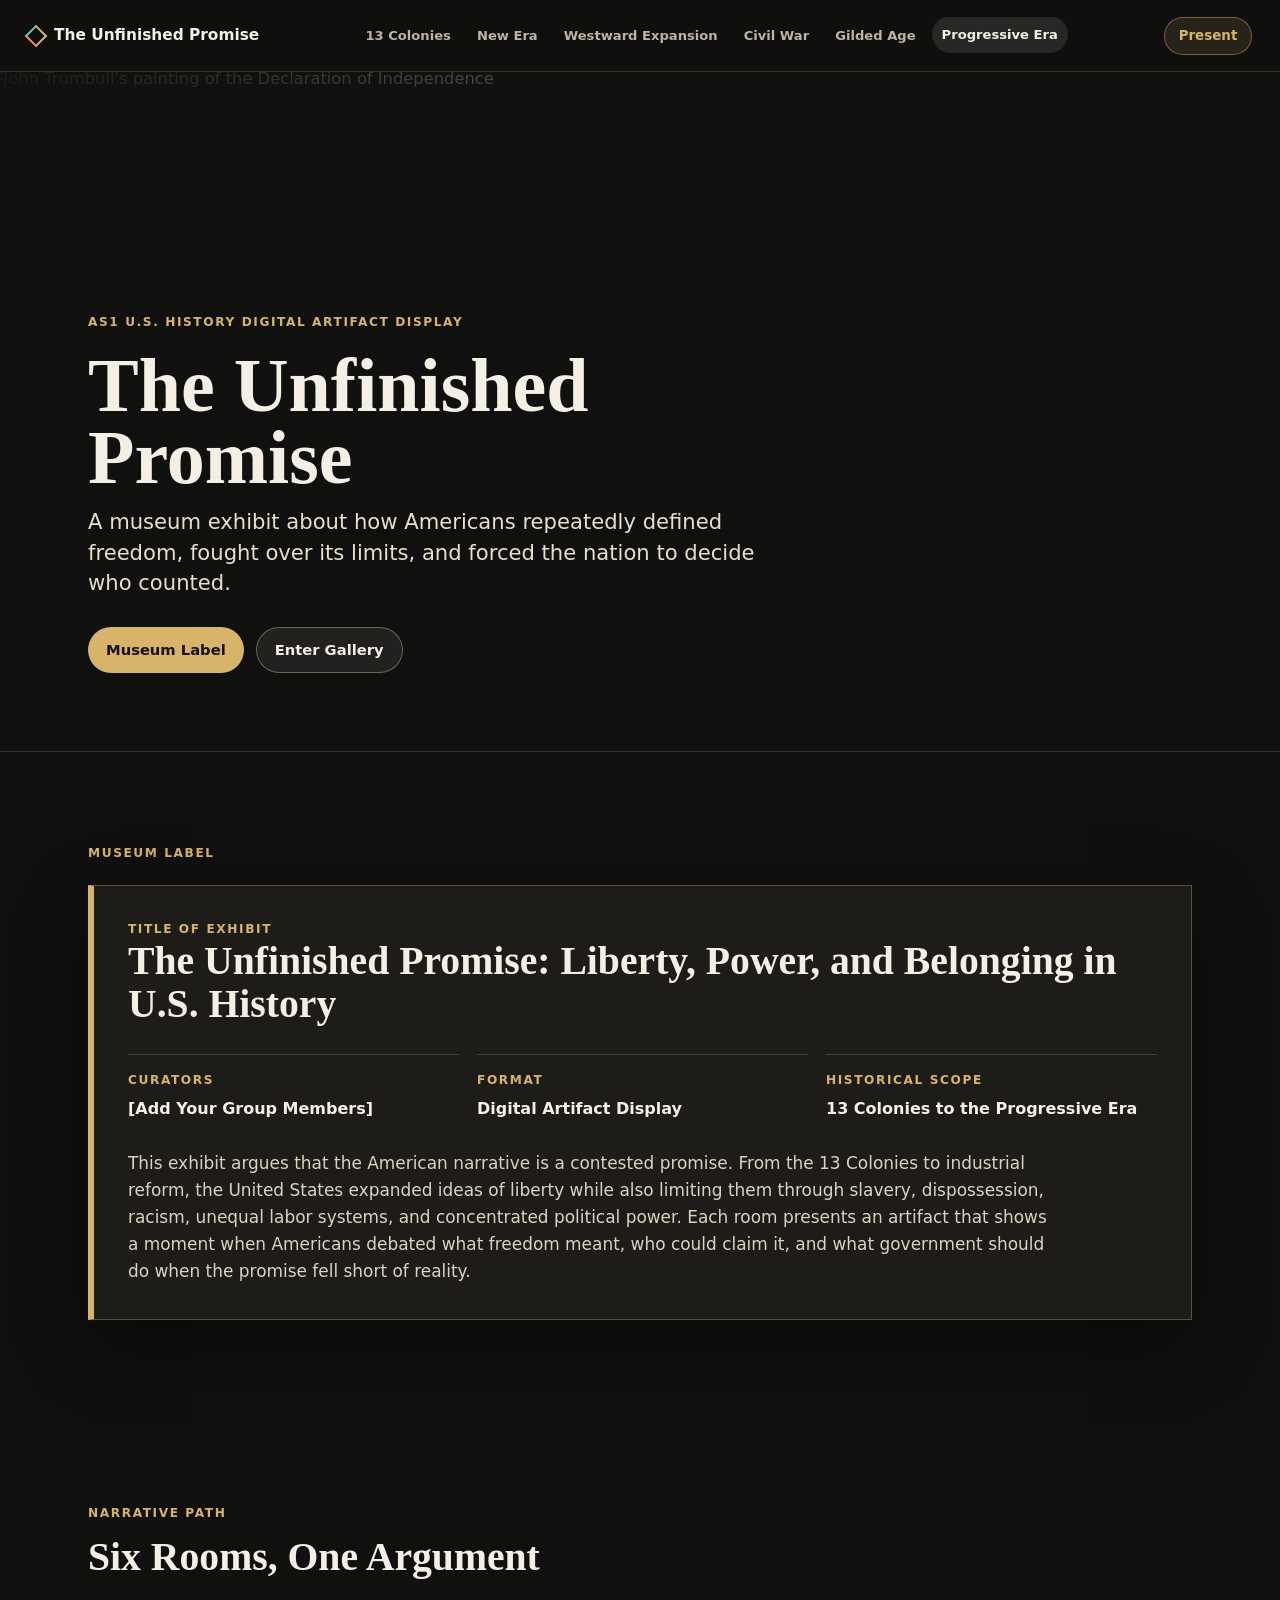
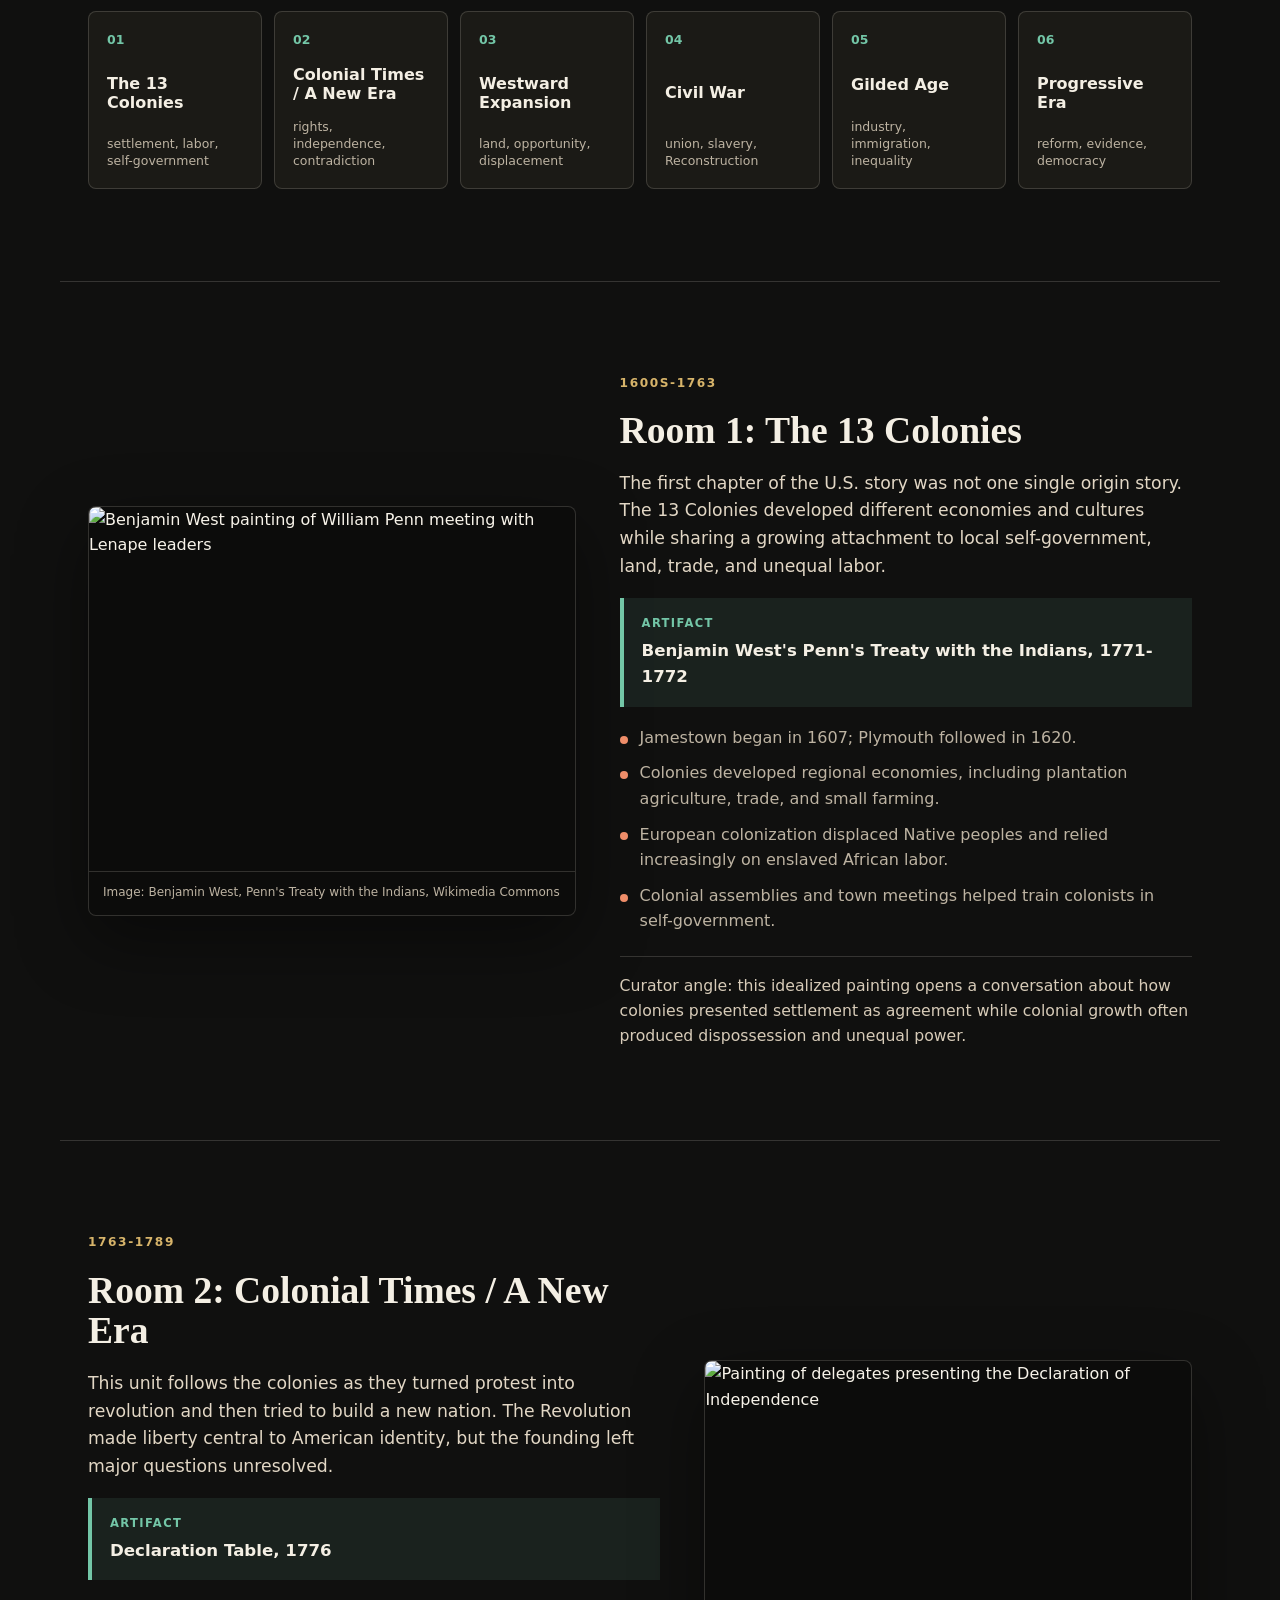
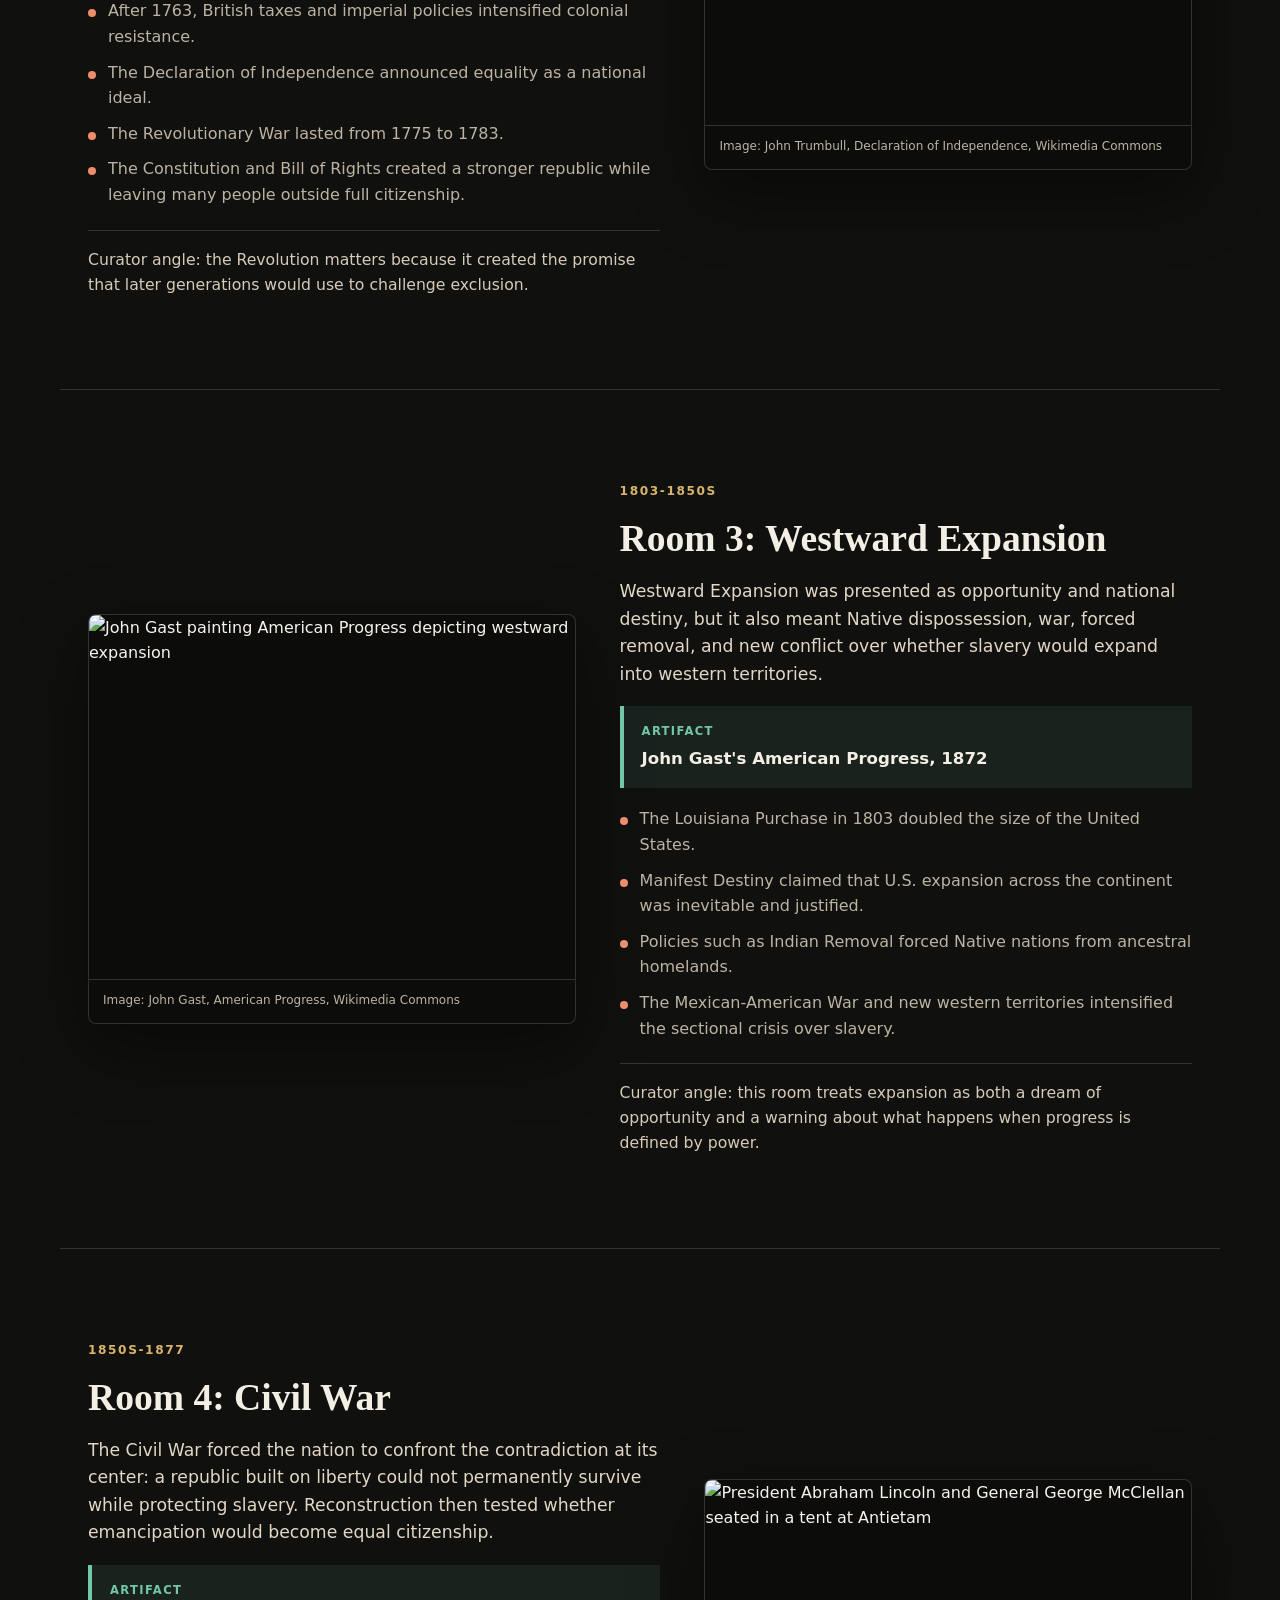
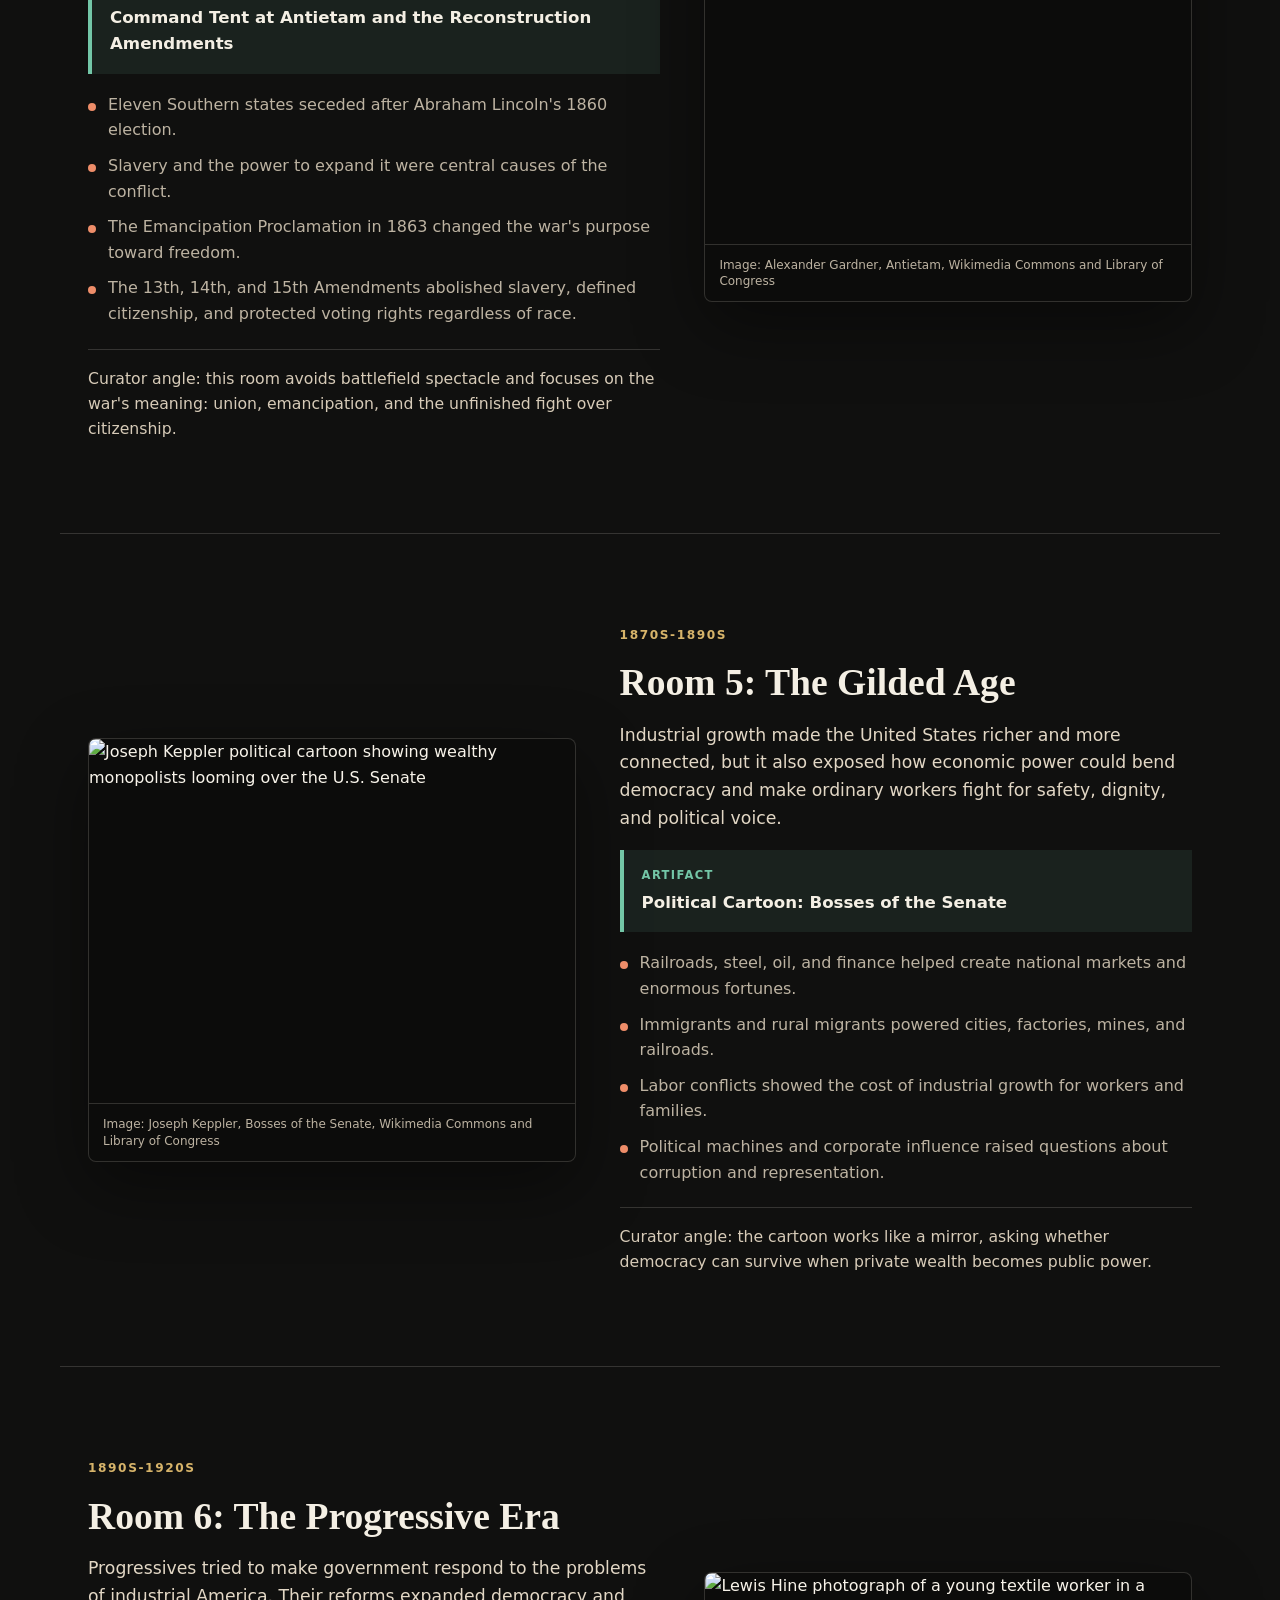
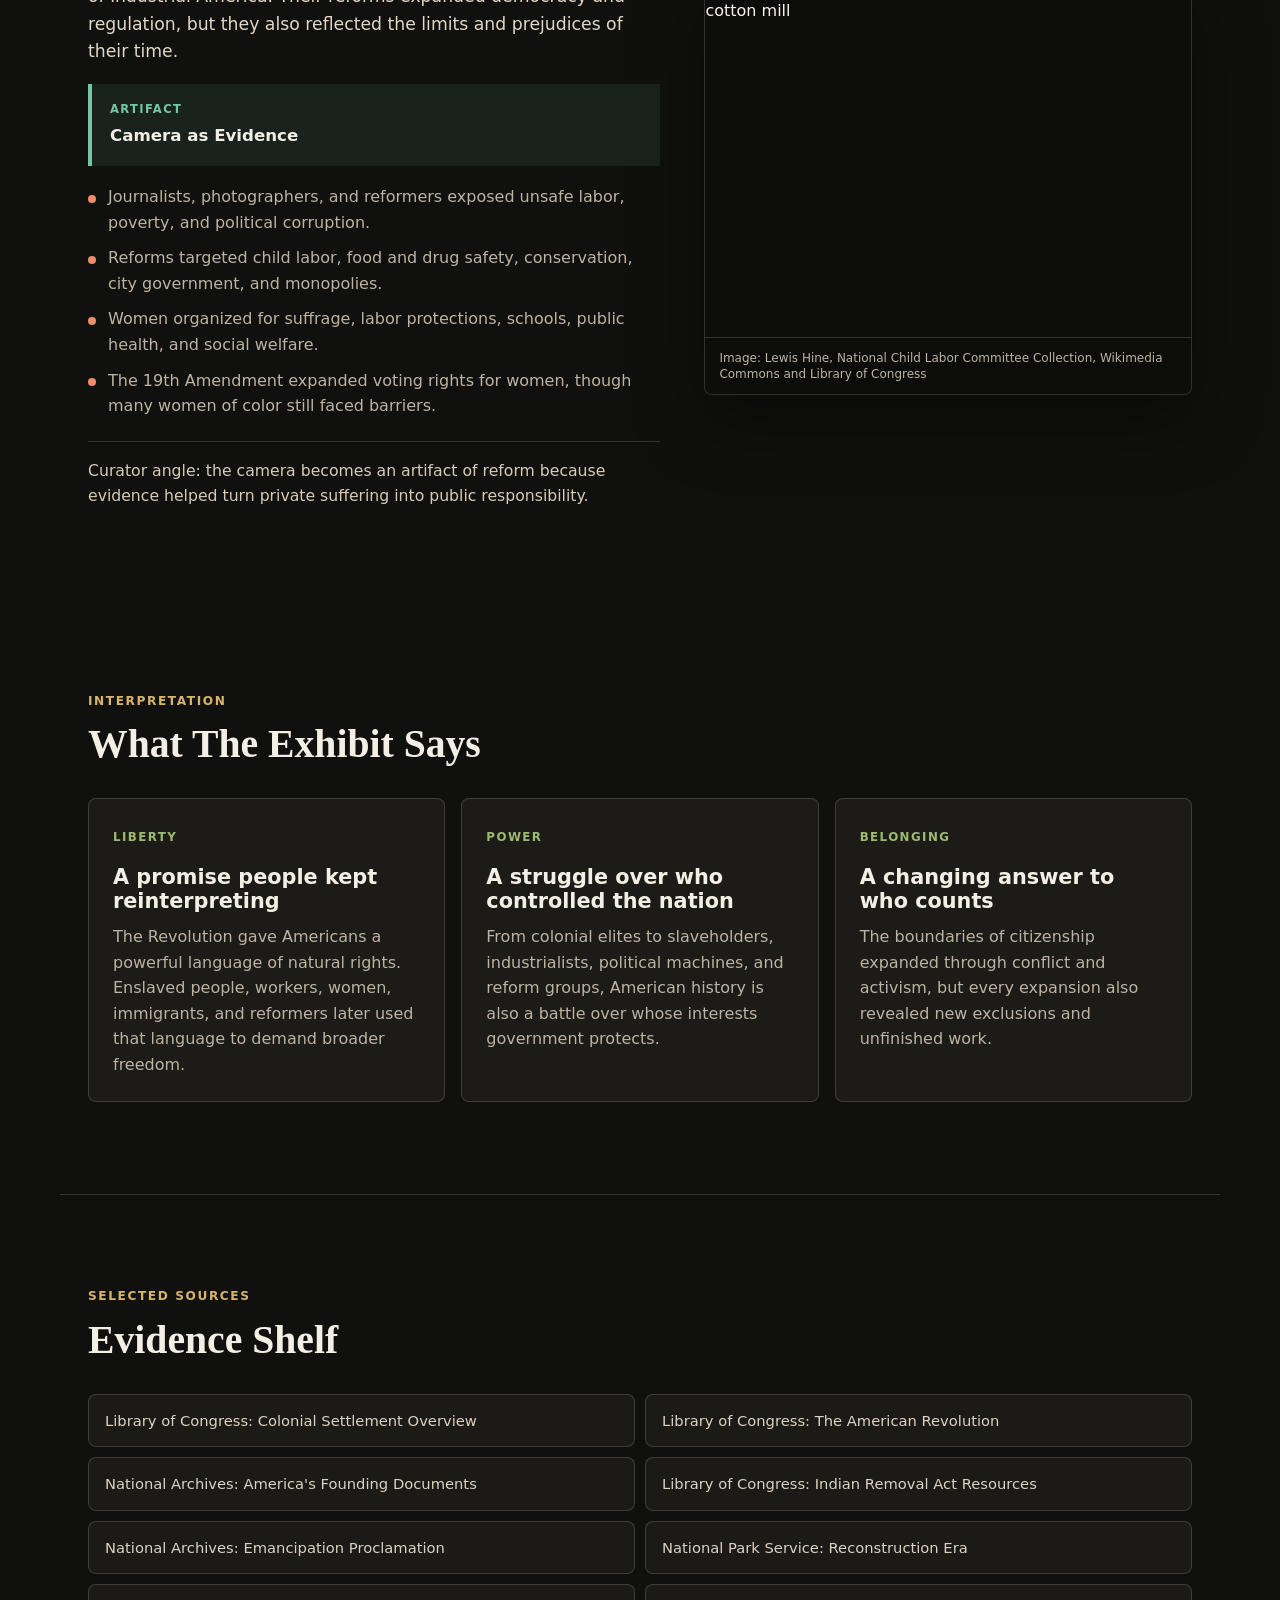
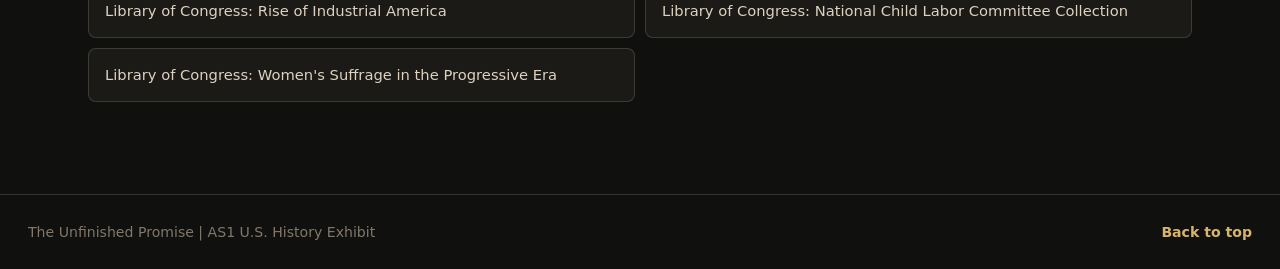
==== index.html @ 622a3a9b "Publish history exhibit site" ====
<!doctype html>
<html lang="en">
  <head>
    <meta charset="utf-8" />
    <meta name="viewport" content="width=device-width, initial-scale=1" />
    <title>The Unfinished Promise | AS1 U.S. History Exhibit</title>
    <meta
      name="description"
      content="A dark themed digital museum exhibit tracing the American narrative from the Thirteen Colonies through the Progressive Era."
    />
    <link rel="preconnect" href="https://commons.wikimedia.org" />
    <link rel="preconnect" href="https://upload.wikimedia.org" />
    <link rel="stylesheet" href="styles.css" />
  </head>
  <body>
    <div class="progress-bar" aria-hidden="true"><span></span></div>

    <header class="site-header">
      <a class="brand" href="#top" aria-label="The Unfinished Promise home">
        <span class="brand-mark" aria-hidden="true"></span>
        <span>The Unfinished Promise</span>
      </a>
      <nav class="room-nav" aria-label="Exhibit rooms">
        <a href="#colonies">13 Colonies</a>
        <a href="#new-era">New Era</a>
        <a href="#westward-expansion">Westward Expansion</a>
        <a href="#civil-war">Civil War</a>
        <a href="#gilded-age">Gilded Age</a>
        <a href="#progressive-era">Progressive Era</a>
      </nav>
      <button class="present-toggle" type="button" aria-pressed="false">
        Present
      </button>
    </header>

    <main id="top">
      <section class="hero" aria-labelledby="hero-title">
        <img
          class="hero-image"
          src="https://commons.wikimedia.org/wiki/Special:FilePath/Declaration%20of%20Independence%20%281819%29%2C%20by%20John%20Trumbull%20%28cropped%29.jpg?width=1800"
          alt="John Trumbull's painting of the Declaration of Independence"
          loading="eager"
        />
        <div class="hero-scrim" aria-hidden="true"></div>
        <div class="hero-content reveal">
          <p class="eyebrow">AS1 U.S. History Digital Artifact Display</p>
          <h1 id="hero-title">The Unfinished Promise</h1>
          <p class="hero-lede">
            A museum exhibit about how Americans repeatedly defined freedom,
            fought over its limits, and forced the nation to decide who counted.
          </p>
          <div class="hero-actions" aria-label="Primary exhibit sections">
            <a class="button primary" href="#museum-label">Museum Label</a>
            <a class="button secondary" href="#colonies">Enter Gallery</a>
          </div>
        </div>
      </section>

      <section class="label-section" id="museum-label" aria-labelledby="label-title">
        <div class="section-kicker">Museum Label</div>
        <div class="museum-label reveal">
          <div>
            <p class="label-meta">Title of Exhibit</p>
            <h2 id="label-title">The Unfinished Promise: Liberty, Power, and Belonging in U.S. History</h2>
          </div>
          <div class="label-grid">
            <div>
              <p class="label-meta">Curators</p>
              <p class="label-value">[Add Your Group Members]</p>
            </div>
            <div>
              <p class="label-meta">Format</p>
              <p class="label-value">Digital Artifact Display</p>
            </div>
            <div>
              <p class="label-meta">Historical Scope</p>
              <p class="label-value">13 Colonies to the Progressive Era</p>
            </div>
          </div>
          <p class="label-copy">
            This exhibit argues that the American narrative is a contested promise.
            From the 13 Colonies to industrial reform, the United States expanded
            ideas of liberty while also limiting them through slavery, dispossession,
            racism, unequal labor systems, and concentrated political power. Each room
            presents an artifact that shows a moment when Americans debated what freedom
            meant, who could claim it, and what government should do when the promise
            fell short of reality.
          </p>
        </div>
      </section>

      <section class="overview-section" aria-labelledby="path-title">
        <div class="section-kicker">Narrative Path</div>
        <h2 id="path-title" class="section-title reveal">Six Rooms, One Argument</h2>
        <div class="path-grid">
          <a class="path-item reveal" href="#colonies">
            <span>01</span>
            <strong>The 13 Colonies</strong>
            <small>settlement, labor, self-government</small>
          </a>
          <a class="path-item reveal" href="#new-era">
            <span>02</span>
            <strong>Colonial Times / A New Era</strong>
            <small>rights, independence, contradiction</small>
          </a>
          <a class="path-item reveal" href="#westward-expansion">
            <span>03</span>
            <strong>Westward Expansion</strong>
            <small>land, opportunity, displacement</small>
          </a>
          <a class="path-item reveal" href="#civil-war">
            <span>04</span>
            <strong>Civil War</strong>
            <small>union, slavery, Reconstruction</small>
          </a>
          <a class="path-item reveal" href="#gilded-age">
            <span>05</span>
            <strong>Gilded Age</strong>
            <small>industry, immigration, inequality</small>
          </a>
          <a class="path-item reveal" href="#progressive-era">
            <span>06</span>
            <strong>Progressive Era</strong>
            <small>reform, evidence, democracy</small>
          </a>
        </div>
      </section>

      <section
        class="gallery-room"
        id="colonies"
        data-room="13 Colonies"
        aria-labelledby="colonies-title"
      >
        <div class="room-media reveal">
          <img
            src="https://upload.wikimedia.org/wikipedia/commons/1/15/Treaty_of_Penn_with_Indians_by_Benjamin_West.jpg"
            alt="Benjamin West painting of William Penn meeting with Lenape leaders"
            loading="lazy"
          />
          <a href="https://commons.wikimedia.org/wiki/File:Treaty_of_Penn_with_Indians_by_Benjamin_West.jpg" target="_blank" rel="noreferrer">
            Image: Benjamin West, Penn's Treaty with the Indians, Wikimedia Commons
          </a>
        </div>
        <article class="room-copy reveal">
          <p class="era-tag">1600s-1763</p>
          <h2 id="colonies-title">Room 1: The 13 Colonies</h2>
          <p class="room-thesis">
            The first chapter of the U.S. story was not one single origin story. The
            13 Colonies developed different economies and cultures while sharing a
            growing attachment to local self-government, land, trade, and unequal labor.
          </p>
          <div class="artifact-line">
            <span>Artifact</span>
            <strong>Benjamin West's Penn's Treaty with the Indians, 1771-1772</strong>
          </div>
          <ul class="evidence-list">
            <li>Jamestown began in 1607; Plymouth followed in 1620.</li>
            <li>Colonies developed regional economies, including plantation agriculture, trade, and small farming.</li>
            <li>European colonization displaced Native peoples and relied increasingly on enslaved African labor.</li>
            <li>Colonial assemblies and town meetings helped train colonists in self-government.</li>
          </ul>
          <p class="curator-note">
            Curator angle: this idealized painting opens a conversation about how
            colonies presented settlement as agreement while colonial growth often
            produced dispossession and unequal power.
          </p>
        </article>
      </section>

      <section
        class="gallery-room reverse"
        id="new-era"
        data-room="New Era"
        aria-labelledby="new-era-title"
      >
        <div class="room-media reveal">
          <img
            src="https://commons.wikimedia.org/wiki/Special:FilePath/Declaration%20of%20Independence%20%281819%29%2C%20by%20John%20Trumbull%20%28cropped%29.jpg?width=1200"
            alt="Painting of delegates presenting the Declaration of Independence"
            loading="lazy"
          />
          <a href="https://commons.wikimedia.org/wiki/File:Declaration_of_Independence_(1819),_by_John_Trumbull_(cropped).jpg" target="_blank" rel="noreferrer">
            Image: John Trumbull, Declaration of Independence, Wikimedia Commons
          </a>
        </div>
        <article class="room-copy reveal">
          <p class="era-tag">1763-1789</p>
          <h2 id="new-era-title">Room 2: Colonial Times / A New Era</h2>
          <p class="room-thesis">
            This unit follows the colonies as they turned protest into revolution and
            then tried to build a new nation. The Revolution made liberty central to
            American identity, but the founding left major questions unresolved.
          </p>
          <div class="artifact-line">
            <span>Artifact</span>
            <strong>Declaration Table, 1776</strong>
          </div>
          <ul class="evidence-list">
            <li>After 1763, British taxes and imperial policies intensified colonial resistance.</li>
            <li>The Declaration of Independence announced equality as a national ideal.</li>
            <li>The Revolutionary War lasted from 1775 to 1783.</li>
            <li>The Constitution and Bill of Rights created a stronger republic while leaving many people outside full citizenship.</li>
          </ul>
          <p class="curator-note">
            Curator angle: the Revolution matters because it created the promise that
            later generations would use to challenge exclusion.
          </p>
        </article>
      </section>

      <section
        class="gallery-room"
        id="westward-expansion"
        data-room="Westward Expansion"
        aria-labelledby="westward-expansion-title"
      >
        <div class="room-media reveal">
          <img
            src="https://commons.wikimedia.org/wiki/Special:FilePath/American%20Progress%20%28John%20Gast%20painting%29.jpg?width=1200"
            alt="John Gast painting American Progress depicting westward expansion"
            loading="lazy"
          />
          <a href="https://commons.wikimedia.org/wiki/File:American_Progress_(John_Gast_painting).jpg" target="_blank" rel="noreferrer">
            Image: John Gast, American Progress, Wikimedia Commons
          </a>
        </div>
        <article class="room-copy reveal">
          <p class="era-tag">1803-1850s</p>
          <h2 id="westward-expansion-title">Room 3: Westward Expansion</h2>
          <p class="room-thesis">
            Westward Expansion was presented as opportunity and national destiny, but
            it also meant Native dispossession, war, forced removal, and new conflict
            over whether slavery would expand into western territories.
          </p>
          <div class="artifact-line">
            <span>Artifact</span>
            <strong>John Gast's American Progress, 1872</strong>
          </div>
          <ul class="evidence-list">
            <li>The Louisiana Purchase in 1803 doubled the size of the United States.</li>
            <li>Manifest Destiny claimed that U.S. expansion across the continent was inevitable and justified.</li>
            <li>Policies such as Indian Removal forced Native nations from ancestral homelands.</li>
            <li>The Mexican-American War and new western territories intensified the sectional crisis over slavery.</li>
          </ul>
          <p class="curator-note">
            Curator angle: this room treats expansion as both a dream of opportunity
            and a warning about what happens when progress is defined by power.
          </p>
        </article>
      </section>

      <section
        class="gallery-room reverse"
        id="civil-war"
        data-room="Civil War"
        aria-labelledby="civil-war-title"
      >
        <div class="room-media reveal">
          <img
            src="https://commons.wikimedia.org/wiki/Special:FilePath/The%20President%20and%20General%20McClellan%20on%20the%20Battle-field%20of%20Antietam%20LCCN2010645740.jpg?width=1200"
            alt="President Abraham Lincoln and General George McClellan seated in a tent at Antietam"
            loading="lazy"
          />
          <a href="https://commons.wikimedia.org/wiki/File:The_President_and_General_McClellan_on_the_Battle-field_of_Antietam_LCCN2010645740.jpg" target="_blank" rel="noreferrer">
            Image: Alexander Gardner, Antietam, Wikimedia Commons and Library of Congress
          </a>
        </div>
        <article class="room-copy reveal">
          <p class="era-tag">1850s-1877</p>
          <h2 id="civil-war-title">Room 4: Civil War</h2>
          <p class="room-thesis">
            The Civil War forced the nation to confront the contradiction at its
            center: a republic built on liberty could not permanently survive while
            protecting slavery. Reconstruction then tested whether emancipation would
            become equal citizenship.
          </p>
          <div class="artifact-line">
            <span>Artifact</span>
            <strong>Command Tent at Antietam and the Reconstruction Amendments</strong>
          </div>
          <ul class="evidence-list">
            <li>Eleven Southern states seceded after Abraham Lincoln's 1860 election.</li>
            <li>Slavery and the power to expand it were central causes of the conflict.</li>
            <li>The Emancipation Proclamation in 1863 changed the war's purpose toward freedom.</li>
            <li>The 13th, 14th, and 15th Amendments abolished slavery, defined citizenship, and protected voting rights regardless of race.</li>
          </ul>
          <p class="curator-note">
            Curator angle: this room avoids battlefield spectacle and focuses on the
            war's meaning: union, emancipation, and the unfinished fight over citizenship.
          </p>
        </article>
      </section>

      <section
        class="gallery-room"
        id="gilded-age"
        data-room="Gilded Age"
        aria-labelledby="gilded-age-title"
      >
        <div class="room-media reveal">
          <img
            src="https://commons.wikimedia.org/wiki/Special:FilePath/Bosses%20of%20the%20Senate.jpg?width=1200"
            alt="Joseph Keppler political cartoon showing wealthy monopolists looming over the U.S. Senate"
            loading="lazy"
          />
          <a href="https://commons.wikimedia.org/wiki/File:Bosses_of_the_Senate.jpg" target="_blank" rel="noreferrer">
            Image: Joseph Keppler, Bosses of the Senate, Wikimedia Commons and Library of Congress
          </a>
        </div>
        <article class="room-copy reveal">
          <p class="era-tag">1870s-1890s</p>
          <h2 id="gilded-age-title">Room 5: The Gilded Age</h2>
          <p class="room-thesis">
            Industrial growth made the United States richer and more connected, but it
            also exposed how economic power could bend democracy and make ordinary
            workers fight for safety, dignity, and political voice.
          </p>
          <div class="artifact-line">
            <span>Artifact</span>
            <strong>Political Cartoon: Bosses of the Senate</strong>
          </div>
          <ul class="evidence-list">
            <li>Railroads, steel, oil, and finance helped create national markets and enormous fortunes.</li>
            <li>Immigrants and rural migrants powered cities, factories, mines, and railroads.</li>
            <li>Labor conflicts showed the cost of industrial growth for workers and families.</li>
            <li>Political machines and corporate influence raised questions about corruption and representation.</li>
          </ul>
          <p class="curator-note">
            Curator angle: the cartoon works like a mirror, asking whether democracy
            can survive when private wealth becomes public power.
          </p>
        </article>
      </section>

      <section
        class="gallery-room reverse"
        id="progressive-era"
        data-room="Progressive Era"
        aria-labelledby="progressive-era-title"
      >
        <div class="room-media reveal">
          <img
            src="https://upload.wikimedia.org/wikipedia/commons/9/9a/Child_laborer.jpg"
            alt="Lewis Hine photograph of a young textile worker in a cotton mill"
            loading="lazy"
          />
          <a href="https://commons.wikimedia.org/wiki/File:Child_laborer.jpg" target="_blank" rel="noreferrer">
            Image: Lewis Hine, National Child Labor Committee Collection, Wikimedia Commons and Library of Congress
          </a>
        </div>
        <article class="room-copy reveal">
          <p class="era-tag">1890s-1920s</p>
          <h2 id="progressive-era-title">Room 6: The Progressive Era</h2>
          <p class="room-thesis">
            Progressives tried to make government respond to the problems of industrial
            America. Their reforms expanded democracy and regulation, but they also
            reflected the limits and prejudices of their time.
          </p>
          <div class="artifact-line">
            <span>Artifact</span>
            <strong>Camera as Evidence</strong>
          </div>
          <ul class="evidence-list">
            <li>Journalists, photographers, and reformers exposed unsafe labor, poverty, and political corruption.</li>
            <li>Reforms targeted child labor, food and drug safety, conservation, city government, and monopolies.</li>
            <li>Women organized for suffrage, labor protections, schools, public health, and social welfare.</li>
            <li>The 19th Amendment expanded voting rights for women, though many women of color still faced barriers.</li>
          </ul>
          <p class="curator-note">
            Curator angle: the camera becomes an artifact of reform because evidence
            helped turn private suffering into public responsibility.
          </p>
        </article>
      </section>

      <section class="theme-section" aria-labelledby="theme-title">
        <div class="section-kicker">Interpretation</div>
        <h2 id="theme-title" class="section-title reveal">What The Exhibit Says</h2>
        <div class="theme-grid">
          <article class="theme-card reveal">
            <span>Liberty</span>
            <h3>A promise people kept reinterpreting</h3>
            <p>
              The Revolution gave Americans a powerful language of natural rights.
              Enslaved people, workers, women, immigrants, and reformers later used
              that language to demand broader freedom.
            </p>
          </article>
          <article class="theme-card reveal">
            <span>Power</span>
            <h3>A struggle over who controlled the nation</h3>
            <p>
              From colonial elites to slaveholders, industrialists, political machines,
              and reform groups, American history is also a battle over whose interests
              government protects.
            </p>
          </article>
          <article class="theme-card reveal">
            <span>Belonging</span>
            <h3>A changing answer to who counts</h3>
            <p>
              The boundaries of citizenship expanded through conflict and activism, but
              every expansion also revealed new exclusions and unfinished work.
            </p>
          </article>
        </div>
      </section>

      <section class="sources-section" aria-labelledby="sources-title">
        <div class="section-kicker">Selected Sources</div>
        <h2 id="sources-title" class="section-title reveal">Evidence Shelf</h2>
        <div class="sources-list reveal">
          <a href="https://www.loc.gov/classroom-materials/united-states-history-primary-source-timeline/colonial-settlement-1600-1763/overview/" target="_blank" rel="noreferrer">Library of Congress: Colonial Settlement Overview</a>
          <a href="https://www.loc.gov/classroom-materials/united-states-history-primary-source-timeline/american-revolution-1763-1783/" target="_blank" rel="noreferrer">Library of Congress: The American Revolution</a>
          <a href="https://www.archives.gov/founding-docs" target="_blank" rel="noreferrer">National Archives: America's Founding Documents</a>
          <a href="https://www.loc.gov/rr/program/bib/ourdocs/Indian.html" target="_blank" rel="noreferrer">Library of Congress: Indian Removal Act Resources</a>
          <a href="https://www.archives.gov/exhibits/featured-documents/emancipation-proclamation" target="_blank" rel="noreferrer">National Archives: Emancipation Proclamation</a>
          <a href="https://www.nps.gov/subjects/reconstruction/about.htm" target="_blank" rel="noreferrer">National Park Service: Reconstruction Era</a>
          <a href="https://www.loc.gov/classroom-materials/united-states-history-primary-source-timeline/rise-of-industrial-america-1876-1900/" target="_blank" rel="noreferrer">Library of Congress: Rise of Industrial America</a>
          <a href="https://www.loc.gov/pictures/collection/nclc/" target="_blank" rel="noreferrer">Library of Congress: National Child Labor Committee Collection</a>
          <a href="https://www.loc.gov/classroom-materials/united-states-history-primary-source-timeline/progressive-era-to-new-era-1900-1929/womens-suffrage-in-progressive-era/" target="_blank" rel="noreferrer">Library of Congress: Women's Suffrage in the Progressive Era</a>
        </div>
      </section>
    </main>

    <footer class="site-footer">
      <p>The Unfinished Promise | AS1 U.S. History Exhibit</p>
      <a href="#top">Back to top</a>
    </footer>

    <script src="script.js"></script>
  </body>
</html>
---- styles.css ----
:root {
  color-scheme: dark;
  --bg: #10100f;
  --bg-soft: #171613;
  --panel: #201f1a;
  --panel-2: #29261f;
  --ink: #f4efe4;
  --muted: #bdb3a2;
  --quiet: #81786a;
  --line: rgba(244, 239, 228, 0.16);
  --gold: #d7b46a;
  --teal: #73c6a7;
  --coral: #ee8d69;
  --blue: #8aaee8;
  --green: #9dbb70;
  --shadow: rgba(0, 0, 0, 0.42);
  --max: 1160px;
  --header-height: 72px;
}

* {
  box-sizing: border-box;
}

html {
  scroll-behavior: smooth;
  scroll-padding-top: 92px;
}

body {
  margin: 0;
  background:
    linear-gradient(180deg, rgba(16, 16, 15, 0.9), rgba(16, 16, 15, 1)),
    radial-gradient(circle at top left, rgba(215, 180, 106, 0.11), transparent 34rem),
    var(--bg);
  color: var(--ink);
  font-family:
    Inter, ui-sans-serif, system-ui, -apple-system, BlinkMacSystemFont, "Segoe UI",
    sans-serif;
  line-height: 1.6;
}

a {
  color: inherit;
  text-decoration: none;
}

img {
  display: block;
  max-width: 100%;
}

button,
a {
  -webkit-tap-highlight-color: transparent;
}

.progress-bar {
  position: fixed;
  inset: 0 0 auto 0;
  z-index: 80;
  height: 3px;
  background: transparent;
}

.progress-bar span {
  display: block;
  width: 0%;
  height: 100%;
  background: linear-gradient(90deg, var(--gold), var(--teal), var(--coral));
  transition: width 120ms linear;
}

.site-header {
  position: sticky;
  top: 0;
  z-index: 70;
  min-height: var(--header-height);
  display: grid;
  grid-template-columns: auto minmax(0, 1fr) auto;
  gap: 18px;
  align-items: center;
  padding: 14px 28px;
  border-bottom: 1px solid var(--line);
  background: rgba(16, 16, 15, 0.84);
  backdrop-filter: blur(18px);
}

.brand {
  display: inline-flex;
  align-items: center;
  gap: 10px;
  color: var(--ink);
  font-size: 0.96rem;
  font-weight: 800;
  letter-spacing: 0;
  white-space: nowrap;
}

.brand-mark {
  width: 16px;
  height: 16px;
  border: 2px solid var(--gold);
  border-left-color: var(--teal);
  border-bottom-color: var(--coral);
  transform: rotate(45deg);
}

.room-nav {
  display: flex;
  justify-content: center;
  gap: 6px;
  overflow-x: auto;
  scrollbar-width: none;
}

.room-nav::-webkit-scrollbar {
  display: none;
}

.room-nav a {
  flex: 0 0 auto;
  padding: 8px 10px;
  border-radius: 999px;
  color: var(--muted);
  font-size: 0.82rem;
  font-weight: 700;
  transition:
    color 180ms ease,
    background-color 180ms ease,
    transform 180ms ease;
}

.room-nav a:hover,
.room-nav a.is-active {
  color: var(--ink);
  background: rgba(244, 239, 228, 0.1);
  transform: translateY(-1px);
}

.present-toggle {
  min-width: 88px;
  height: 38px;
  border: 1px solid rgba(215, 180, 106, 0.44);
  border-radius: 999px;
  background: rgba(215, 180, 106, 0.12);
  color: var(--gold);
  font: inherit;
  font-size: 0.84rem;
  font-weight: 800;
  cursor: pointer;
  transition:
    border-color 180ms ease,
    background-color 180ms ease,
    color 180ms ease;
}

.present-toggle:hover,
.present-toggle[aria-pressed="true"] {
  border-color: var(--gold);
  background: var(--gold);
  color: #17120a;
}

.hero {
  position: relative;
  min-height: 680px;
  display: flex;
  align-items: flex-end;
  overflow: hidden;
  border-bottom: 1px solid var(--line);
}

.hero-image {
  position: absolute;
  inset: 0;
  width: 100%;
  height: 100%;
  object-fit: cover;
  filter: saturate(0.76) contrast(1.06) brightness(0.72);
  transform: scale(1.02);
}

.hero-scrim {
  position: absolute;
  inset: 0;
  background:
    linear-gradient(90deg, rgba(16, 16, 15, 0.94), rgba(16, 16, 15, 0.5) 58%, rgba(16, 16, 15, 0.26)),
    linear-gradient(0deg, rgba(16, 16, 15, 0.92), rgba(16, 16, 15, 0.04) 56%);
}

.hero-content {
  position: relative;
  width: min(100%, var(--max));
  margin: 0 auto;
  padding: 120px 28px 78px;
}

.eyebrow,
.section-kicker,
.era-tag,
.label-meta {
  margin: 0;
  color: var(--gold);
  font-size: 0.76rem;
  font-weight: 900;
  letter-spacing: 0.13em;
  text-transform: uppercase;
}

.hero h1 {
  max-width: 780px;
  margin: 18px 0 14px;
  color: var(--ink);
  font-family: Georgia, "Times New Roman", serif;
  font-size: 4.75rem;
  line-height: 0.94;
  letter-spacing: 0;
}

.hero-lede {
  max-width: 700px;
  margin: 0;
  color: #e8decc;
  font-size: 1.32rem;
  line-height: 1.45;
}

.hero-actions {
  display: flex;
  flex-wrap: wrap;
  gap: 12px;
  margin-top: 28px;
}

.button {
  display: inline-flex;
  align-items: center;
  justify-content: center;
  min-height: 46px;
  padding: 0 18px;
  border-radius: 999px;
  font-size: 0.92rem;
  font-weight: 900;
  transition:
    transform 180ms ease,
    border-color 180ms ease,
    background-color 180ms ease;
}

.button:hover {
  transform: translateY(-2px);
}

.button.primary {
  background: var(--gold);
  color: #17120a;
}

.button.secondary {
  border: 1px solid rgba(244, 239, 228, 0.32);
  background: rgba(244, 239, 228, 0.08);
  color: var(--ink);
}

.label-section,
.overview-section,
.theme-section,
.sources-section {
  width: min(100%, var(--max));
  margin: 0 auto;
  padding: 92px 28px;
}

.museum-label {
  display: grid;
  gap: 28px;
  margin-top: 22px;
  padding: 34px;
  border: 1px solid rgba(215, 180, 106, 0.34);
  border-left: 6px solid var(--gold);
  background: rgba(32, 31, 26, 0.82);
  box-shadow: 0 24px 70px var(--shadow);
}

.museum-label h2,
.section-title,
.room-copy h2 {
  margin: 0;
  color: var(--ink);
  font-family: Georgia, "Times New Roman", serif;
  font-size: 2.48rem;
  line-height: 1.08;
  letter-spacing: 0;
}

.label-grid {
  display: grid;
  grid-template-columns: repeat(3, minmax(0, 1fr));
  gap: 18px;
}

.label-grid > div {
  padding-top: 16px;
  border-top: 1px solid var(--line);
}

.label-value {
  margin: 6px 0 0;
  color: var(--ink);
  font-weight: 800;
}

.label-copy {
  max-width: 920px;
  margin: 0;
  color: #ddd2c1;
  font-size: 1.06rem;
}

.section-title {
  margin-top: 12px;
}

.path-grid {
  display: grid;
  grid-template-columns: repeat(6, minmax(0, 1fr));
  gap: 12px;
  margin-top: 32px;
}

.path-item {
  min-height: 178px;
  display: flex;
  flex-direction: column;
  justify-content: space-between;
  gap: 14px;
  padding: 18px;
  border: 1px solid var(--line);
  border-radius: 8px;
  background: rgba(32, 31, 26, 0.72);
  transition:
    transform 180ms ease,
    border-color 180ms ease,
    background-color 180ms ease;
}

.path-item:hover {
  transform: translateY(-4px);
  border-color: rgba(215, 180, 106, 0.48);
  background: rgba(41, 38, 31, 0.9);
}

.path-item span {
  color: var(--teal);
  font-size: 0.78rem;
  font-weight: 900;
}

.path-item strong {
  color: var(--ink);
  font-size: 1rem;
  line-height: 1.2;
}

.path-item small {
  color: var(--muted);
  font-size: 0.78rem;
  line-height: 1.35;
}

.gallery-room {
  width: min(100%, var(--max));
  display: grid;
  grid-template-columns: minmax(300px, 0.92fr) minmax(0, 1.08fr);
  gap: 44px;
  align-items: center;
  margin: 0 auto;
  padding: 92px 28px;
  border-top: 1px solid var(--line);
}

.gallery-room.reverse {
  grid-template-columns: minmax(0, 1.08fr) minmax(300px, 0.92fr);
}

.gallery-room.reverse .room-media {
  order: 2;
}

.gallery-room.reverse .room-copy {
  order: 1;
}

.room-media {
  overflow: hidden;
  border: 1px solid var(--line);
  border-radius: 8px;
  background: #0c0c0b;
  box-shadow: 0 24px 70px var(--shadow);
}

.room-media img {
  width: 100%;
  aspect-ratio: 4 / 3;
  object-fit: cover;
  filter: saturate(0.86) contrast(1.04);
  transition:
    transform 520ms ease,
    filter 520ms ease;
}

.room-media:hover img {
  transform: scale(1.035);
  filter: saturate(1) contrast(1.08);
}

.room-media a {
  display: block;
  min-height: 44px;
  padding: 12px 14px;
  border-top: 1px solid var(--line);
  color: var(--muted);
  font-size: 0.75rem;
  line-height: 1.35;
  transition: color 180ms ease;
}

.room-media a:hover {
  color: var(--gold);
}

.room-copy {
  display: grid;
  gap: 18px;
}

.room-copy h2 {
  font-size: 2.35rem;
}

.room-thesis {
  margin: 0;
  color: #e2d7c5;
  font-size: 1.08rem;
}

.artifact-line {
  display: grid;
  gap: 5px;
  padding: 16px 18px;
  border-left: 4px solid var(--teal);
  background: rgba(115, 198, 167, 0.1);
}

.artifact-line span {
  color: var(--teal);
  font-size: 0.72rem;
  font-weight: 900;
  letter-spacing: 0.12em;
  text-transform: uppercase;
}

.artifact-line strong {
  color: var(--ink);
  font-size: 1.04rem;
}

.evidence-list {
  display: grid;
  gap: 10px;
  margin: 0;
  padding: 0;
  list-style: none;
}

.evidence-list li {
  position: relative;
  padding-left: 20px;
  color: var(--muted);
}

.evidence-list li::before {
  content: "";
  position: absolute;
  left: 0;
  top: 0.68em;
  width: 8px;
  height: 8px;
  border-radius: 50%;
  background: var(--coral);
}

.curator-note {
  margin: 4px 0 0;
  padding-top: 16px;
  border-top: 1px solid var(--line);
  color: #d7cbb8;
  font-size: 0.98rem;
}

.theme-grid {
  display: grid;
  grid-template-columns: repeat(3, minmax(0, 1fr));
  gap: 16px;
  margin-top: 32px;
}

.theme-card {
  min-height: 260px;
  padding: 24px;
  border: 1px solid var(--line);
  border-radius: 8px;
  background: rgba(32, 31, 26, 0.82);
}

.theme-card span {
  color: var(--green);
  font-size: 0.74rem;
  font-weight: 900;
  letter-spacing: 0.12em;
  text-transform: uppercase;
}

.theme-card h3 {
  margin: 16px 0 10px;
  color: var(--ink);
  font-size: 1.3rem;
  line-height: 1.18;
}

.theme-card p {
  margin: 0;
  color: var(--muted);
}

.sources-section {
  border-top: 1px solid var(--line);
}

.sources-list {
  display: grid;
  grid-template-columns: repeat(2, minmax(0, 1fr));
  gap: 10px;
  margin-top: 32px;
}

.sources-list a {
  min-height: 52px;
  display: flex;
  align-items: center;
  padding: 14px 16px;
  border: 1px solid var(--line);
  border-radius: 8px;
  background: rgba(32, 31, 26, 0.72);
  color: #ddd2c1;
  font-size: 0.92rem;
  transition:
    color 180ms ease,
    border-color 180ms ease,
    background-color 180ms ease;
}

.sources-list a:hover {
  color: var(--gold);
  border-color: rgba(215, 180, 106, 0.5);
  background: rgba(41, 38, 31, 0.9);
}

.site-footer {
  display: flex;
  justify-content: space-between;
  gap: 20px;
  padding: 26px 28px;
  border-top: 1px solid var(--line);
  color: var(--quiet);
  font-size: 0.88rem;
}

.site-footer p {
  margin: 0;
}

.site-footer a {
  color: var(--gold);
  font-weight: 800;
}

.reveal {
  opacity: 0;
  transform: translateY(18px);
  transition:
    opacity 520ms ease,
    transform 520ms ease;
}

.reveal.is-visible {
  opacity: 1;
  transform: translateY(0);
}

body.presentation-mode {
  --header-height: 64px;
}

body.presentation-mode .room-nav {
  display: none;
}

body.presentation-mode .site-header {
  grid-template-columns: 1fr auto;
}

body.presentation-mode .gallery-room {
  min-height: calc(100vh - var(--header-height));
}

body.presentation-mode .room-copy h2 {
  font-size: 2.75rem;
}

body.presentation-mode .room-thesis {
  font-size: 1.2rem;
}

@media (max-width: 1040px) {
  .site-header {
    grid-template-columns: 1fr auto;
  }

  .room-nav {
    grid-column: 1 / -1;
    justify-content: flex-start;
    order: 3;
  }

  .hero h1 {
    font-size: 3.7rem;
  }

  .path-grid {
    grid-template-columns: repeat(3, minmax(0, 1fr));
  }

  .gallery-room,
  .gallery-room.reverse {
    grid-template-columns: 1fr;
    gap: 30px;
  }

  .gallery-room.reverse .room-media,
  .gallery-room.reverse .room-copy {
    order: initial;
  }
}

@media (max-width: 720px) {
  :root {
    --header-height: 64px;
  }

  .site-header {
    padding: 12px 16px;
  }

  .brand {
    font-size: 0.88rem;
  }

  .present-toggle {
    min-width: 78px;
    height: 36px;
  }

  .hero {
    min-height: 620px;
  }

  .hero-content {
    padding: 96px 18px 58px;
  }

  .hero h1 {
    font-size: 3.05rem;
  }

  .hero-lede {
    font-size: 1.08rem;
  }

  .label-section,
  .overview-section,
  .theme-section,
  .sources-section,
  .gallery-room {
    padding: 70px 18px;
  }

  .museum-label {
    padding: 24px;
  }

  .museum-label h2,
  .section-title,
  .room-copy h2 {
    font-size: 2rem;
  }

  .label-grid,
  .theme-grid,
  .sources-list {
    grid-template-columns: 1fr;
  }

  .path-grid {
    grid-template-columns: repeat(2, minmax(0, 1fr));
  }

  .path-item {
    min-height: 154px;
  }

  .site-footer {
    flex-direction: column;
    padding: 24px 18px;
  }
}

@media (max-width: 440px) {
  .room-nav a {
    padding: 7px 9px;
    font-size: 0.76rem;
  }

  .hero h1 {
    font-size: 2.55rem;
  }

  .hero-actions {
    flex-direction: column;
  }

  .button {
    width: 100%;
  }

  .path-grid {
    grid-template-columns: 1fr;
  }
}

@media (prefers-reduced-motion: reduce) {
  html {
    scroll-behavior: auto;
  }

  *,
  *::before,
  *::after {
    transition-duration: 1ms !important;
    animation-duration: 1ms !important;
    animation-iteration-count: 1 !important;
  }

  .reveal {
    opacity: 1;
    transform: none;
  }
}
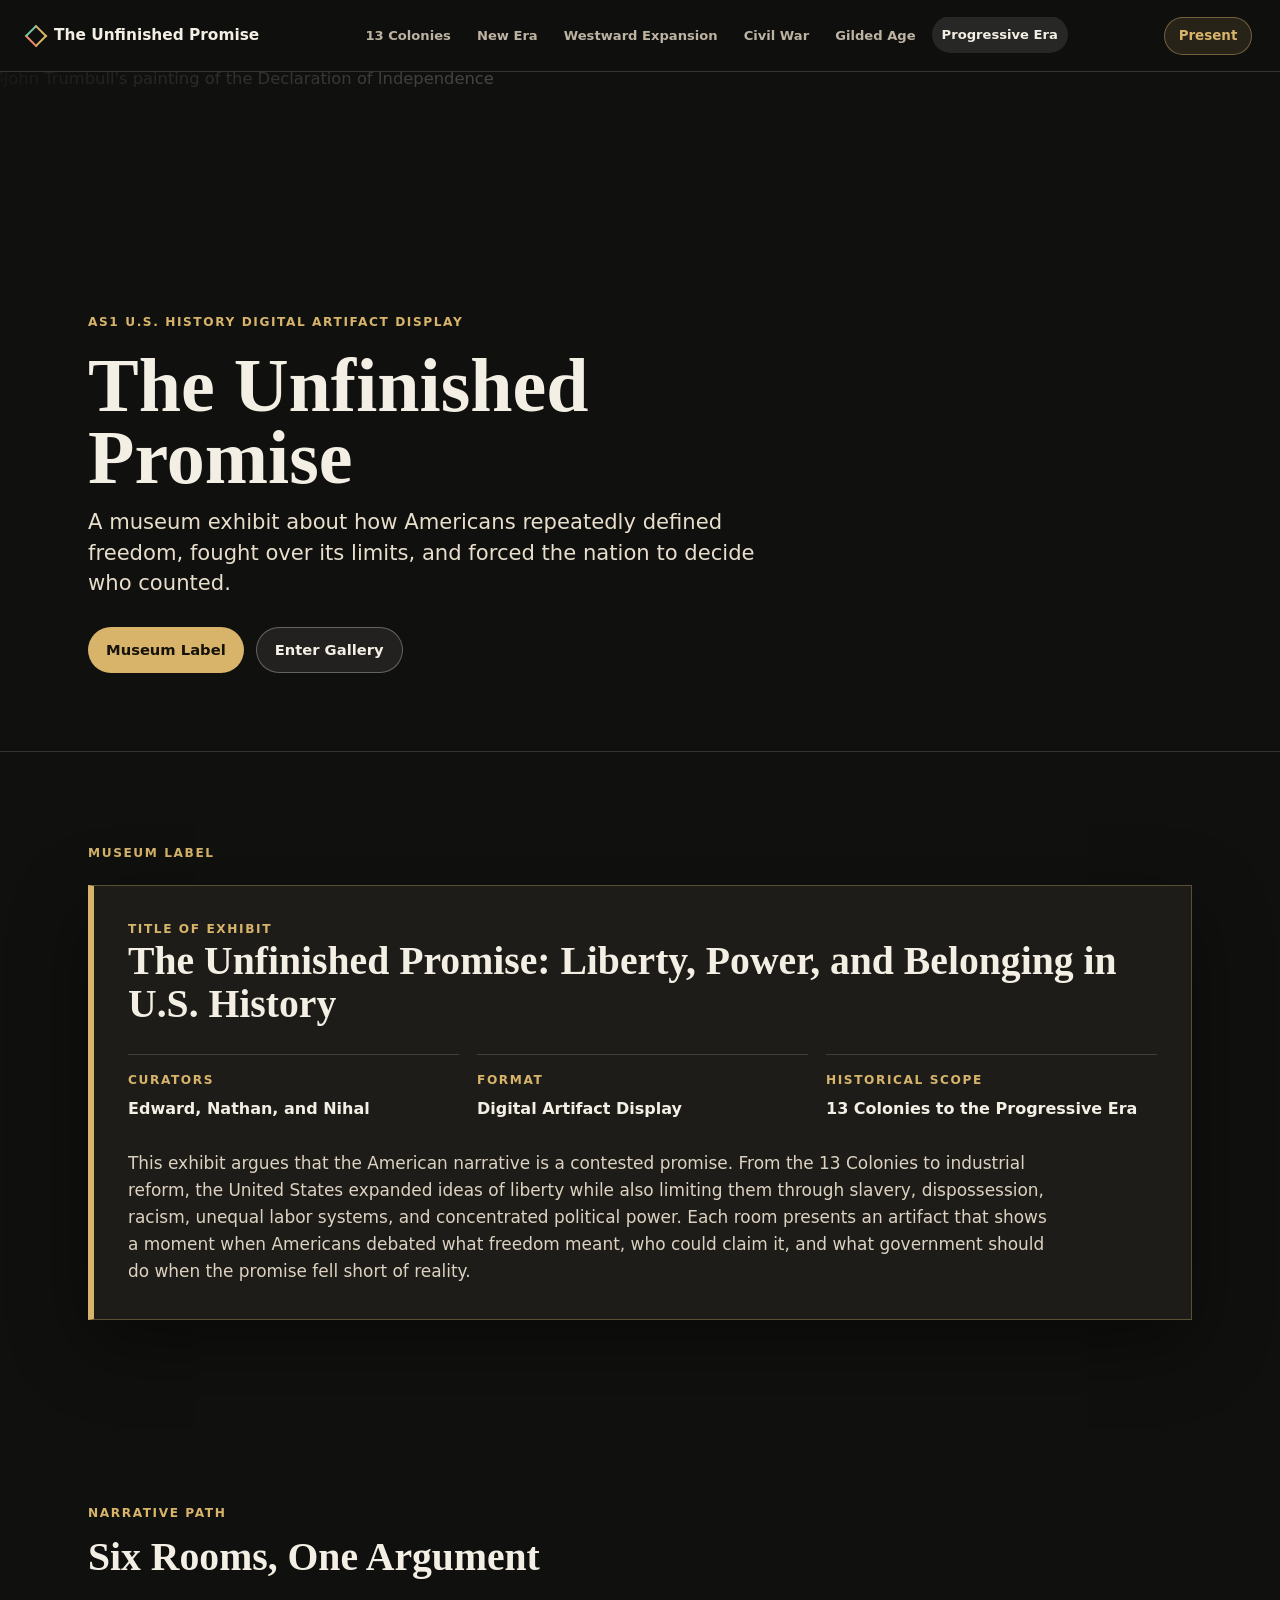
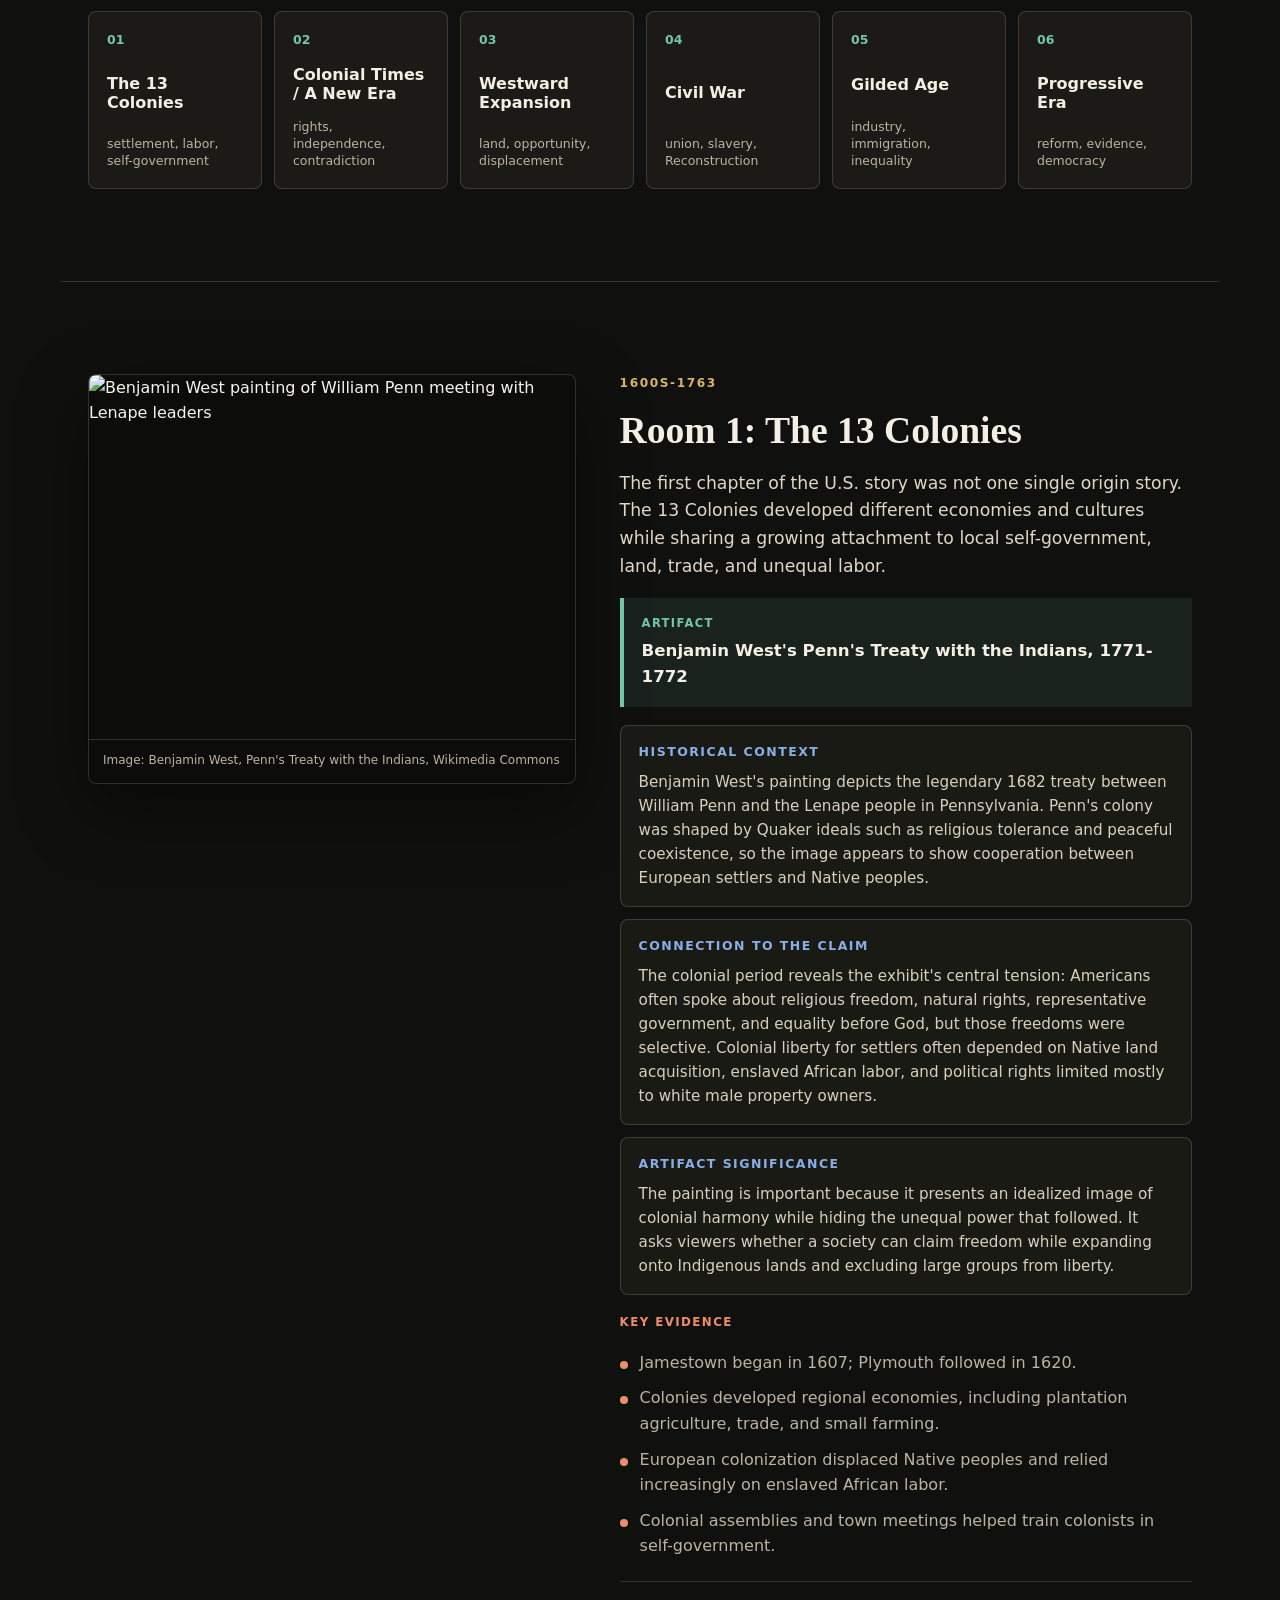
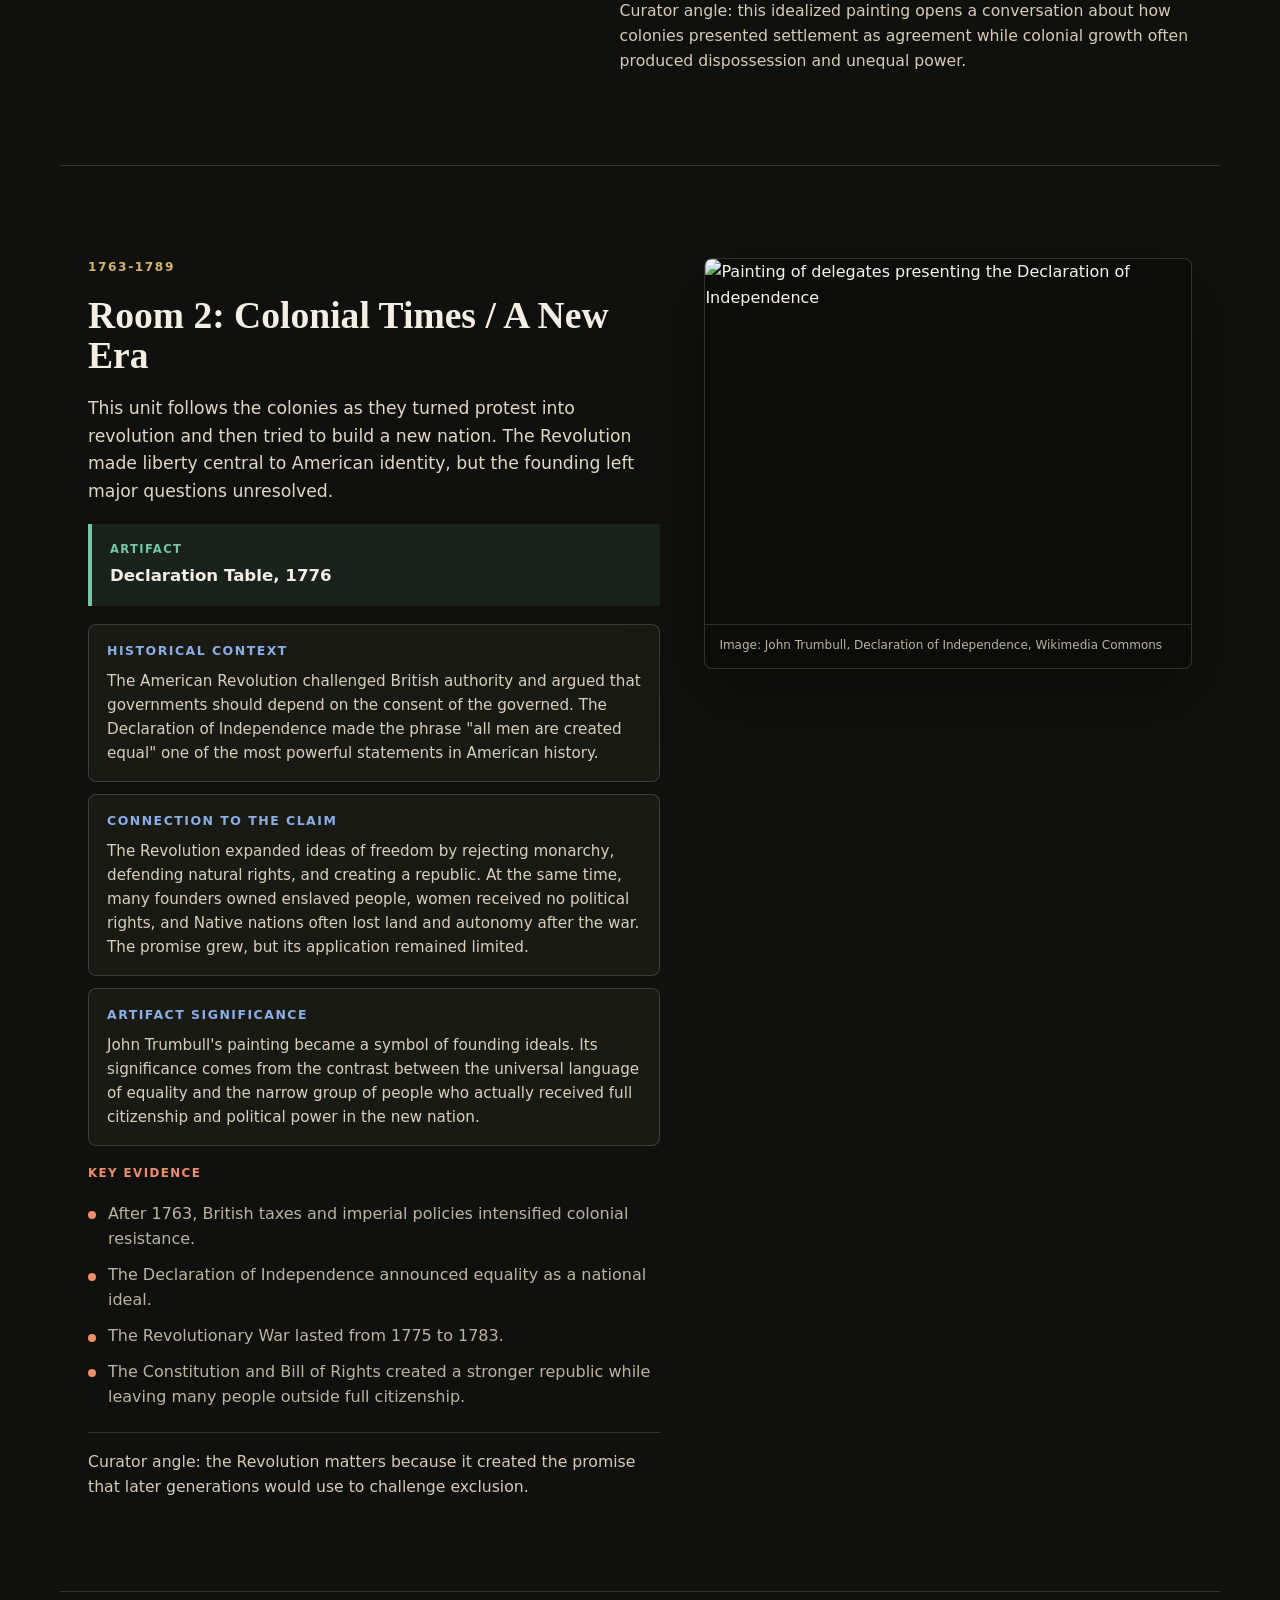
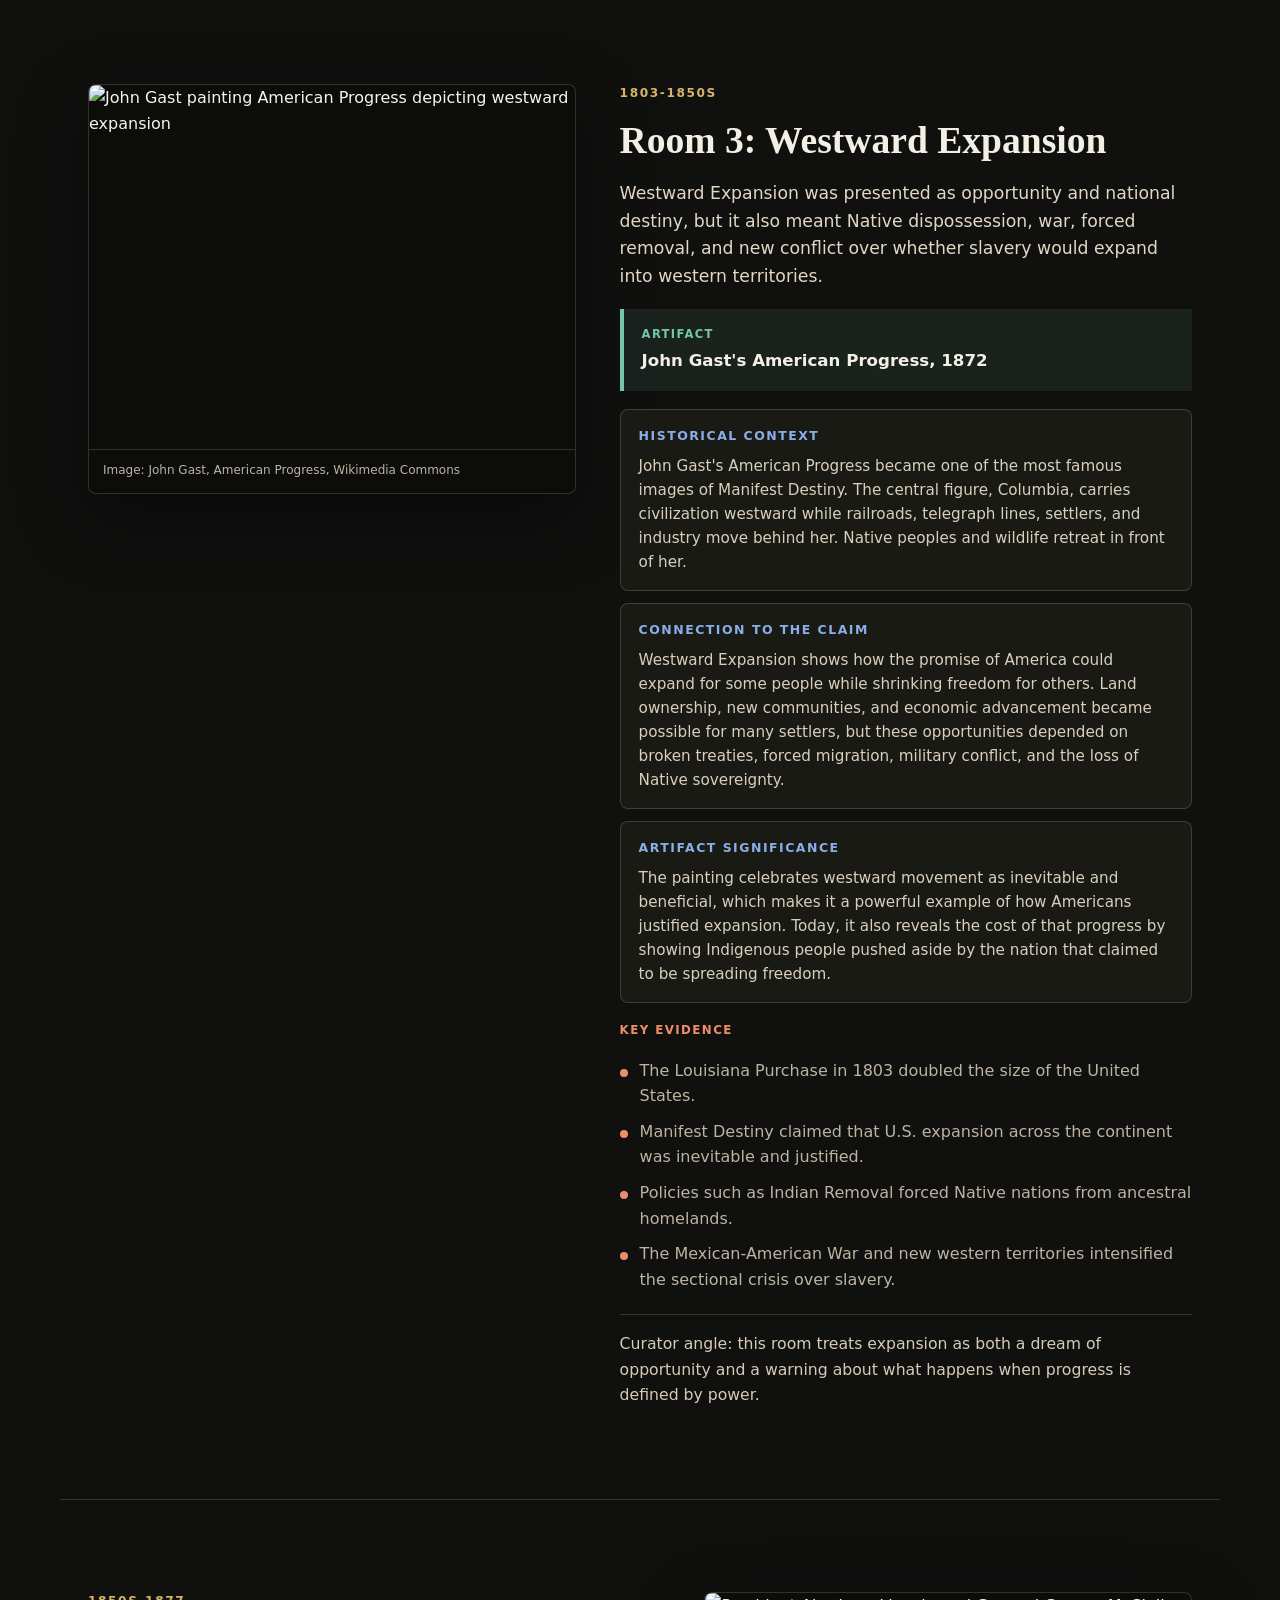
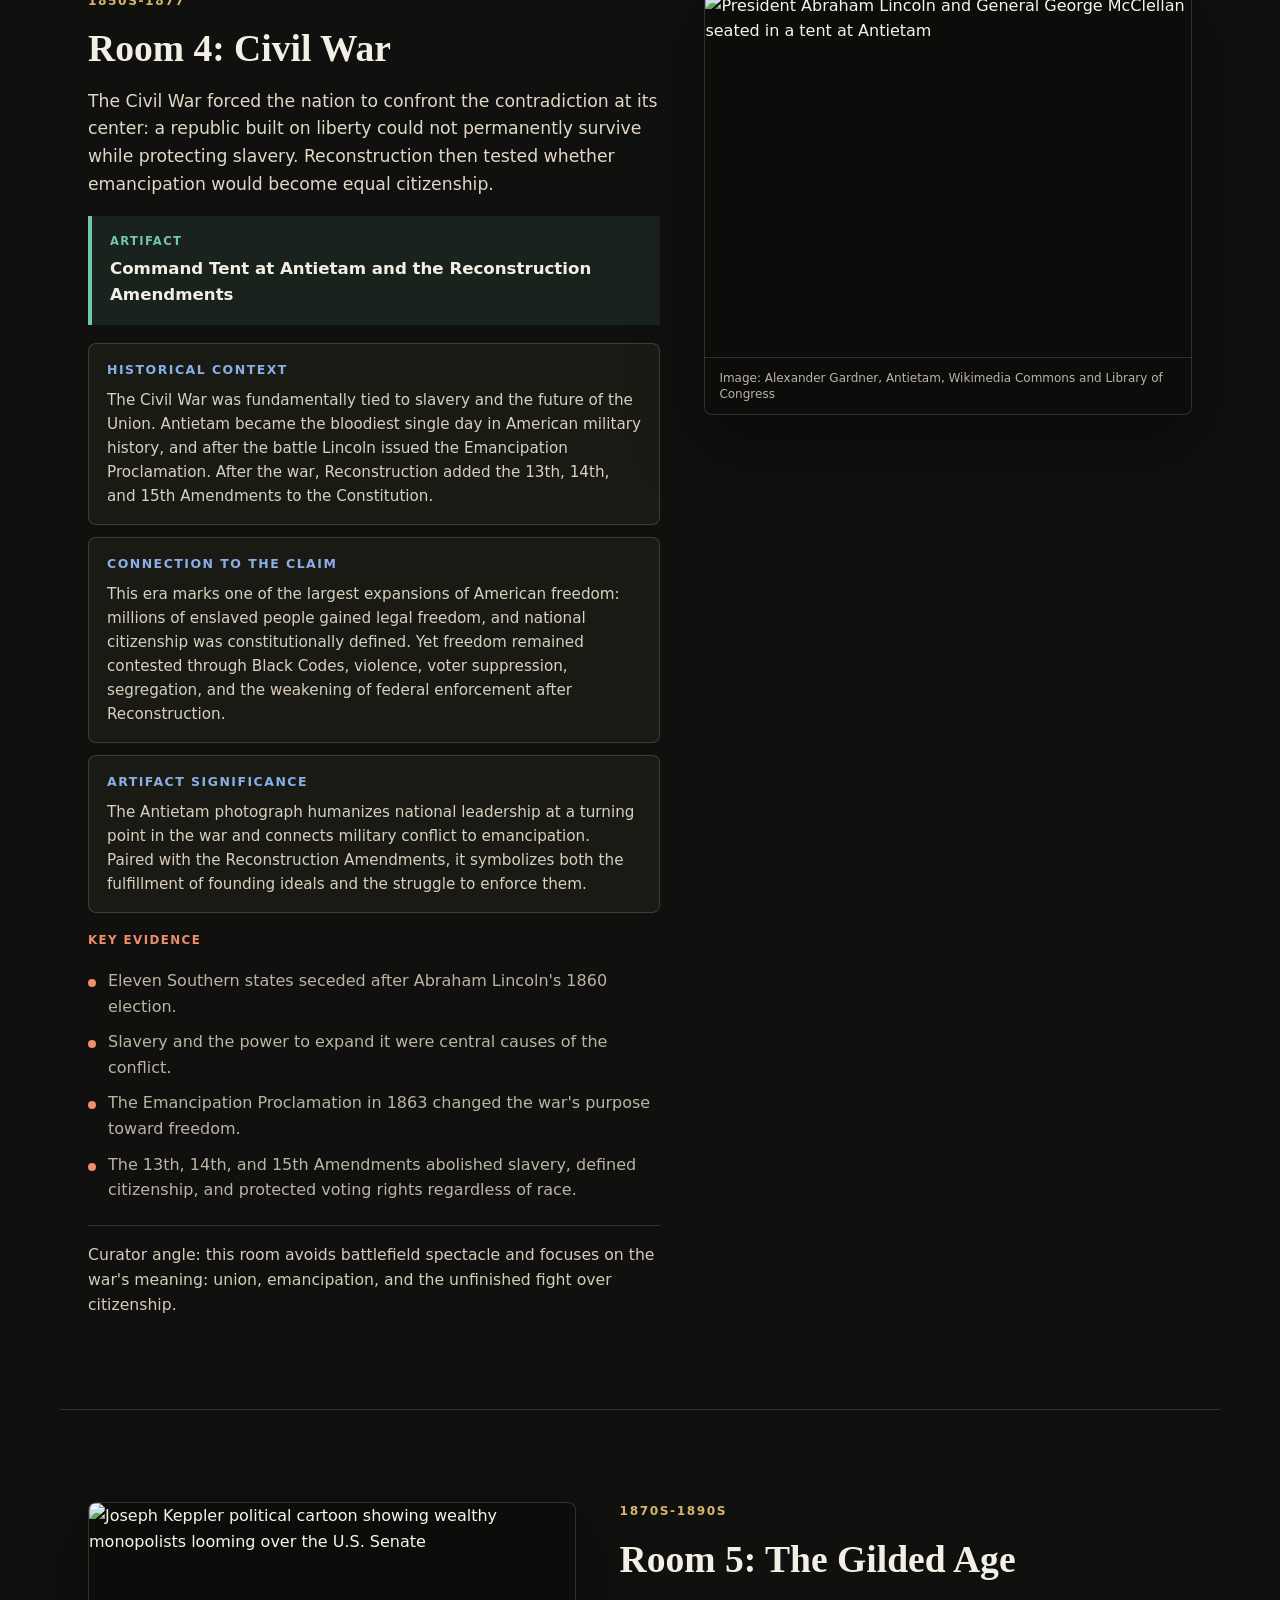
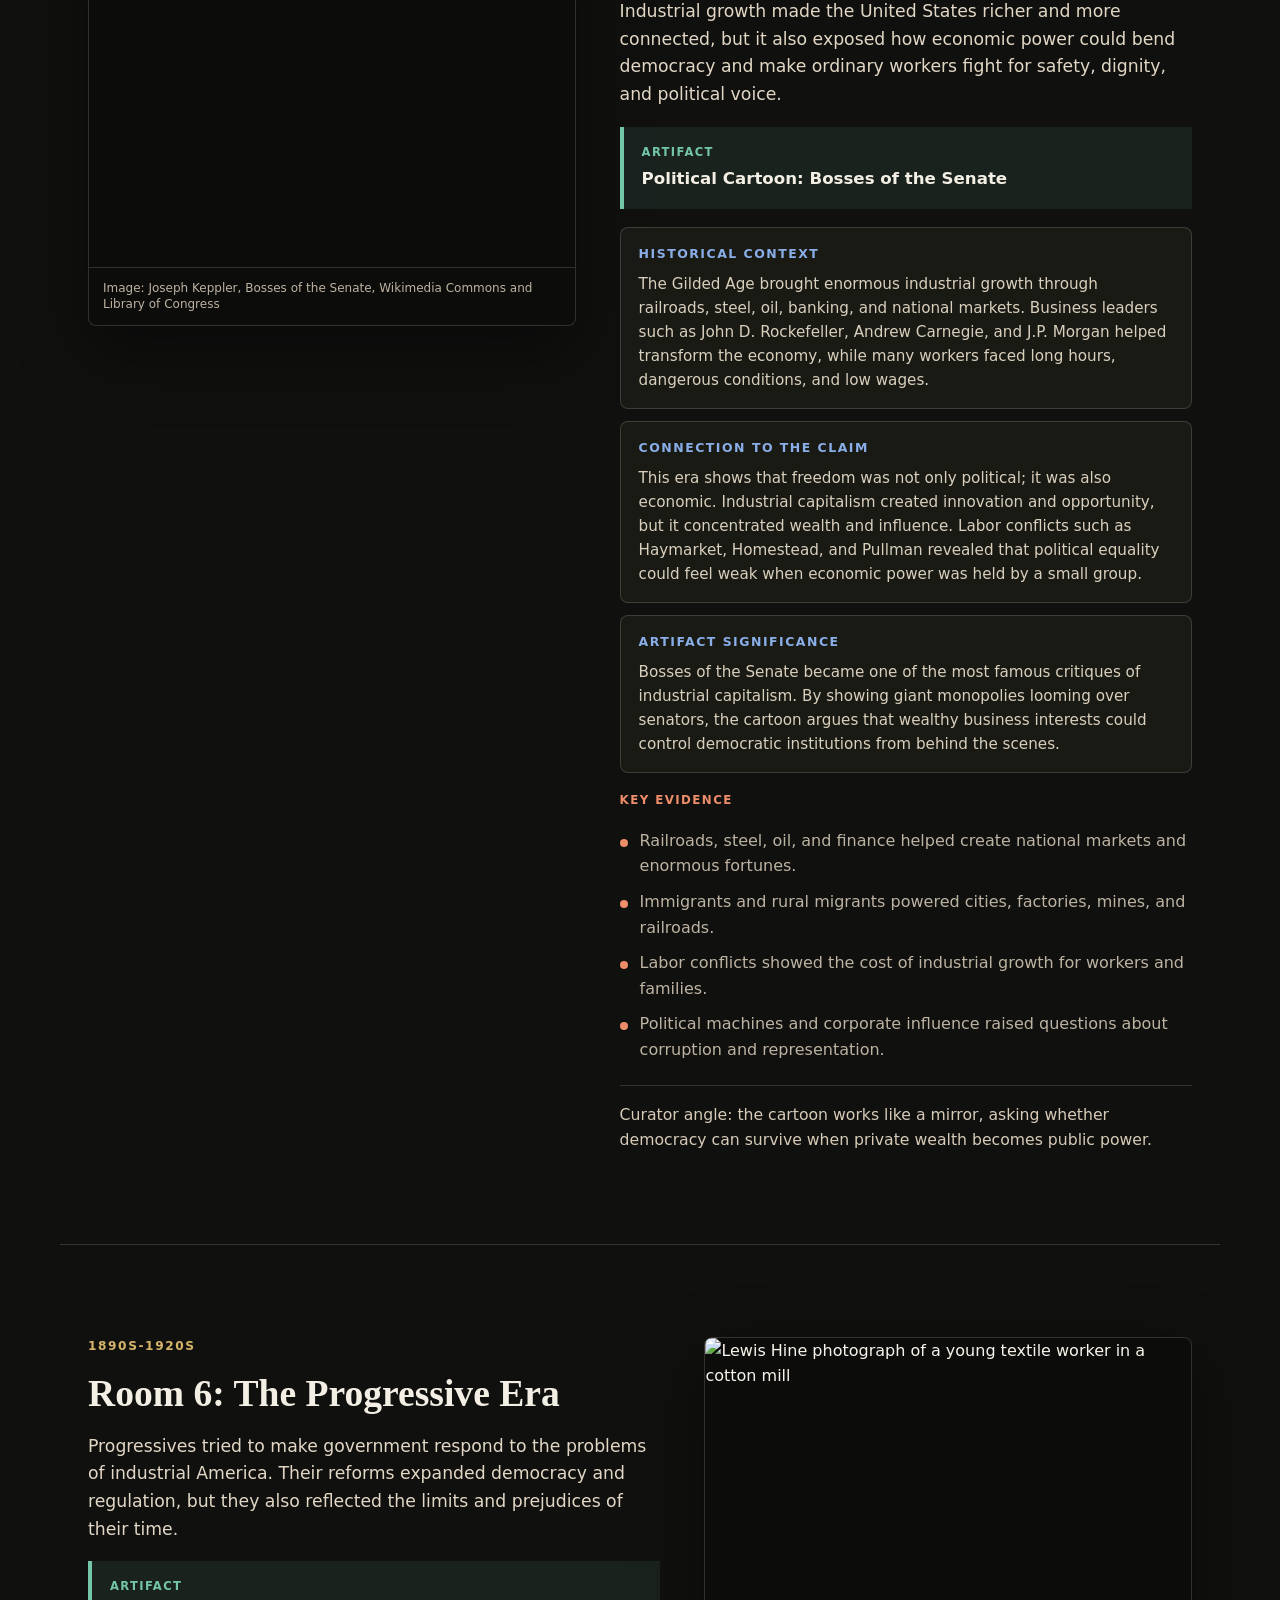
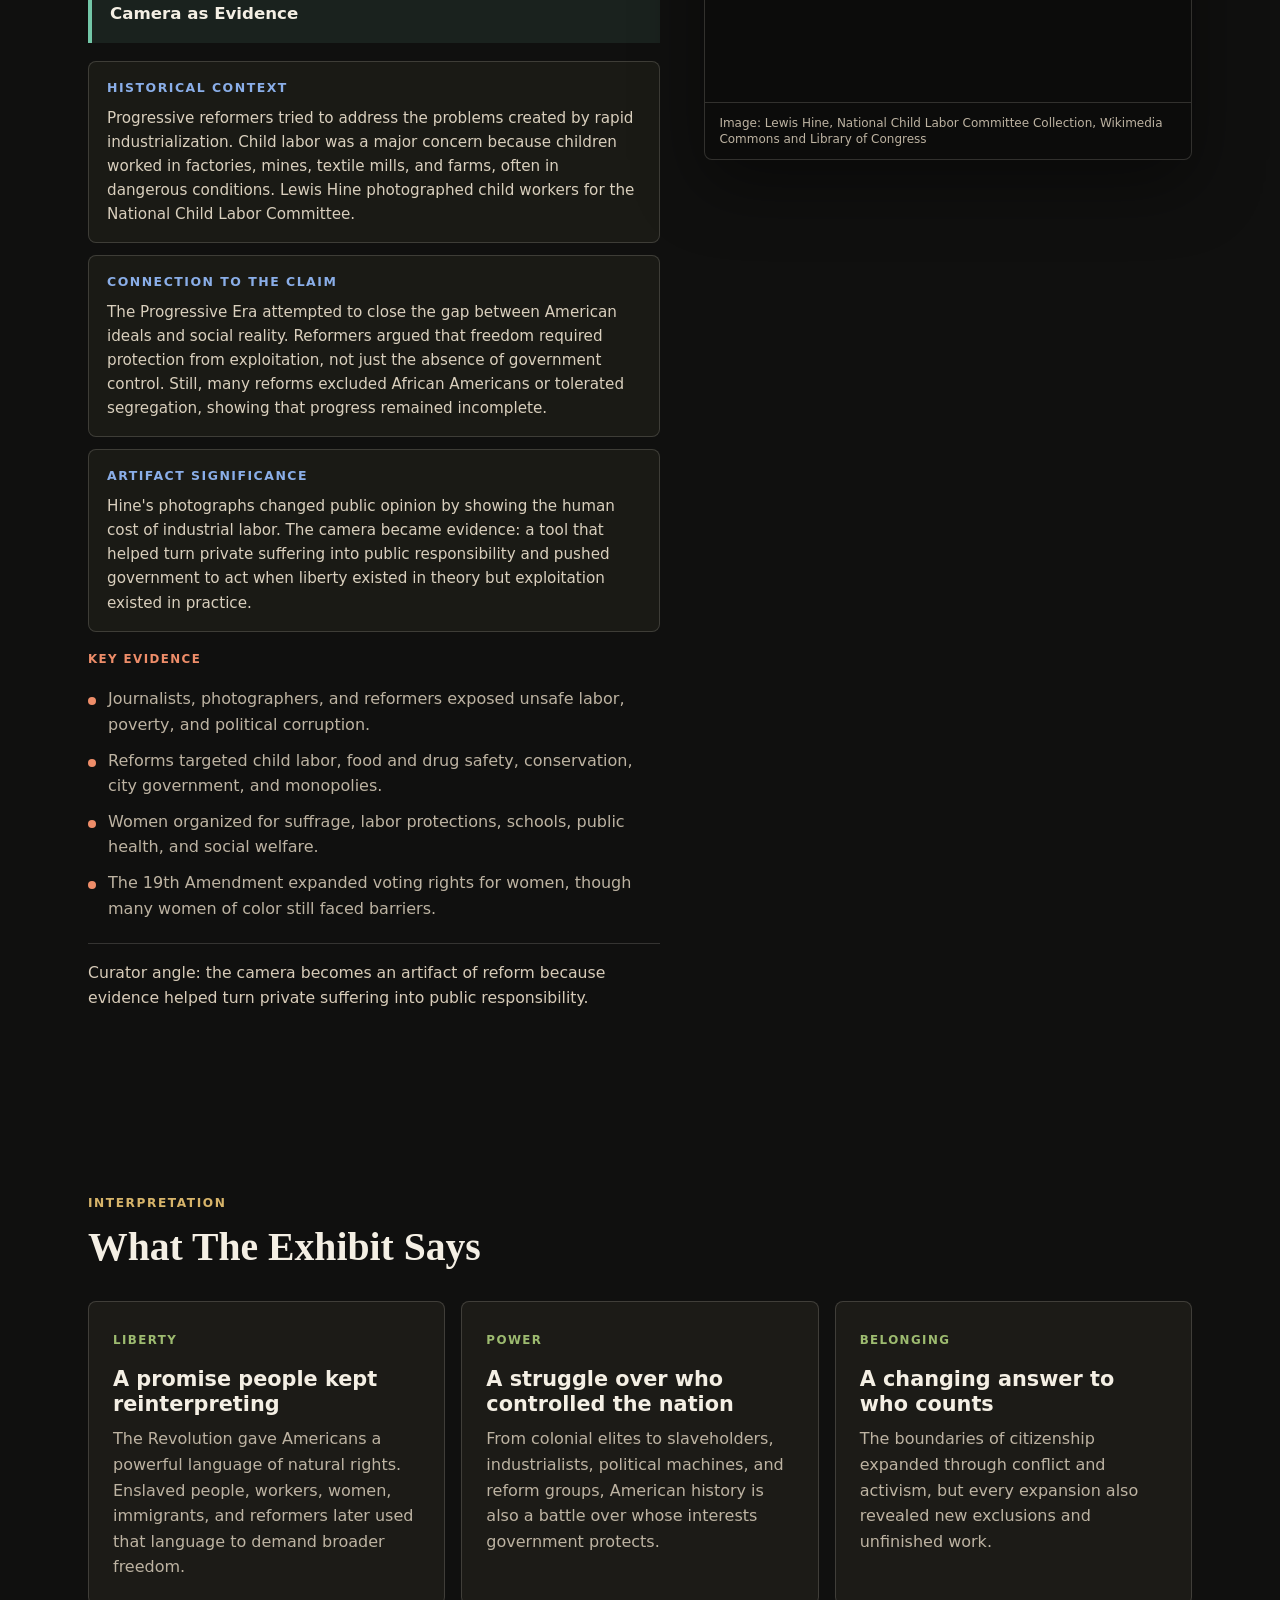
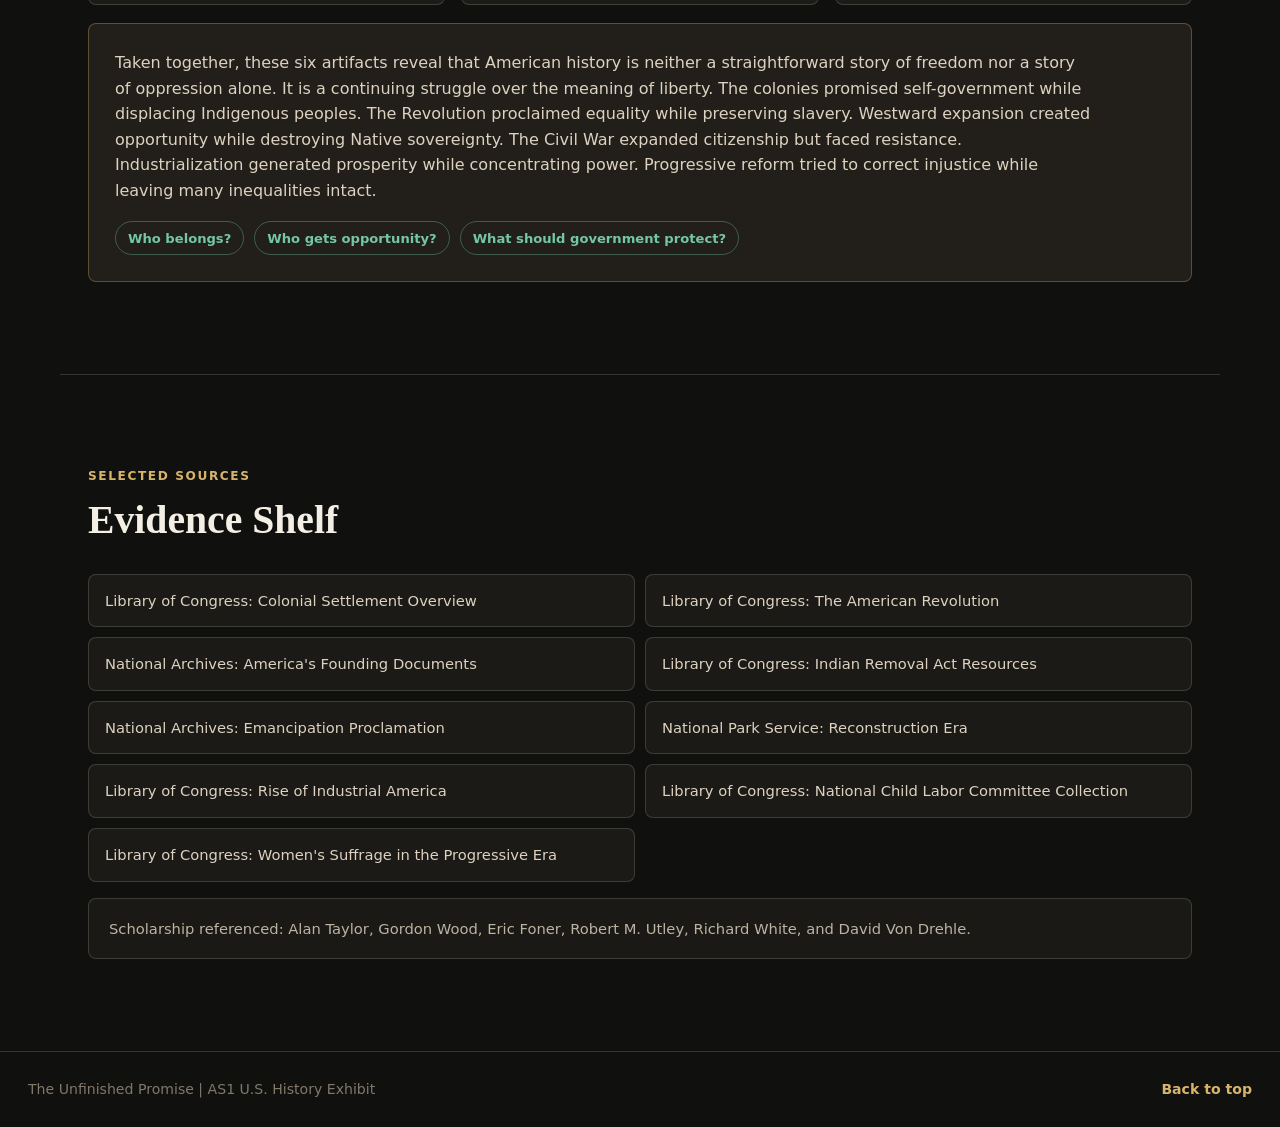
==== commit 1b11f9dd: "Expand exhibit room interpretation" ====
--- a/index.html
+++ b/index.html
@@ -66,7 +66,7 @@
           <div class="label-grid">
             <div>
               <p class="label-meta">Curators</p>
-              <p class="label-value">[Add Your Group Members]</p>
+              <p class="label-value">Edward, Nathan, and Nihal</p>
             </div>
             <div>
               <p class="label-meta">Format</p>
@@ -154,6 +154,39 @@
             <span>Artifact</span>
             <strong>Benjamin West's Penn's Treaty with the Indians, 1771-1772</strong>
           </div>
+          <div class="room-details">
+            <section class="detail-block">
+              <h3>Historical Context</h3>
+              <p>
+                Benjamin West's painting depicts the legendary 1682 treaty between
+                William Penn and the Lenape people in Pennsylvania. Penn's colony was
+                shaped by Quaker ideals such as religious tolerance and peaceful
+                coexistence, so the image appears to show cooperation between European
+                settlers and Native peoples.
+              </p>
+            </section>
+            <section class="detail-block">
+              <h3>Connection to the Claim</h3>
+              <p>
+                The colonial period reveals the exhibit's central tension: Americans
+                often spoke about religious freedom, natural rights, representative
+                government, and equality before God, but those freedoms were selective.
+                Colonial liberty for settlers often depended on Native land acquisition,
+                enslaved African labor, and political rights limited mostly to white
+                male property owners.
+              </p>
+            </section>
+            <section class="detail-block">
+              <h3>Artifact Significance</h3>
+              <p>
+                The painting is important because it presents an idealized image of
+                colonial harmony while hiding the unequal power that followed. It asks
+                viewers whether a society can claim freedom while expanding onto
+                Indigenous lands and excluding large groups from liberty.
+              </p>
+            </section>
+          </div>
+          <p class="evidence-heading">Key Evidence</p>
           <ul class="evidence-list">
             <li>Jamestown began in 1607; Plymouth followed in 1620.</li>
             <li>Colonies developed regional economies, including plantation agriculture, trade, and small farming.</li>
@@ -196,6 +229,37 @@
             <span>Artifact</span>
             <strong>Declaration Table, 1776</strong>
           </div>
+          <div class="room-details">
+            <section class="detail-block">
+              <h3>Historical Context</h3>
+              <p>
+                The American Revolution challenged British authority and argued that
+                governments should depend on the consent of the governed. The
+                Declaration of Independence made the phrase "all men are created equal"
+                one of the most powerful statements in American history.
+              </p>
+            </section>
+            <section class="detail-block">
+              <h3>Connection to the Claim</h3>
+              <p>
+                The Revolution expanded ideas of freedom by rejecting monarchy,
+                defending natural rights, and creating a republic. At the same time,
+                many founders owned enslaved people, women received no political
+                rights, and Native nations often lost land and autonomy after the war.
+                The promise grew, but its application remained limited.
+              </p>
+            </section>
+            <section class="detail-block">
+              <h3>Artifact Significance</h3>
+              <p>
+                John Trumbull's painting became a symbol of founding ideals. Its
+                significance comes from the contrast between the universal language of
+                equality and the narrow group of people who actually received full
+                citizenship and political power in the new nation.
+              </p>
+            </section>
+          </div>
+          <p class="evidence-heading">Key Evidence</p>
           <ul class="evidence-list">
             <li>After 1763, British taxes and imperial policies intensified colonial resistance.</li>
             <li>The Declaration of Independence announced equality as a national ideal.</li>
@@ -237,6 +301,37 @@
             <span>Artifact</span>
             <strong>John Gast's American Progress, 1872</strong>
           </div>
+          <div class="room-details">
+            <section class="detail-block">
+              <h3>Historical Context</h3>
+              <p>
+                John Gast's American Progress became one of the most famous images of
+                Manifest Destiny. The central figure, Columbia, carries civilization
+                westward while railroads, telegraph lines, settlers, and industry move
+                behind her. Native peoples and wildlife retreat in front of her.
+              </p>
+            </section>
+            <section class="detail-block">
+              <h3>Connection to the Claim</h3>
+              <p>
+                Westward Expansion shows how the promise of America could expand for
+                some people while shrinking freedom for others. Land ownership, new
+                communities, and economic advancement became possible for many settlers,
+                but these opportunities depended on broken treaties, forced migration,
+                military conflict, and the loss of Native sovereignty.
+              </p>
+            </section>
+            <section class="detail-block">
+              <h3>Artifact Significance</h3>
+              <p>
+                The painting celebrates westward movement as inevitable and beneficial,
+                which makes it a powerful example of how Americans justified expansion.
+                Today, it also reveals the cost of that progress by showing Indigenous
+                people pushed aside by the nation that claimed to be spreading freedom.
+              </p>
+            </section>
+          </div>
+          <p class="evidence-heading">Key Evidence</p>
           <ul class="evidence-list">
             <li>The Louisiana Purchase in 1803 doubled the size of the United States.</li>
             <li>Manifest Destiny claimed that U.S. expansion across the continent was inevitable and justified.</li>
@@ -279,6 +374,38 @@
             <span>Artifact</span>
             <strong>Command Tent at Antietam and the Reconstruction Amendments</strong>
           </div>
+          <div class="room-details">
+            <section class="detail-block">
+              <h3>Historical Context</h3>
+              <p>
+                The Civil War was fundamentally tied to slavery and the future of the
+                Union. Antietam became the bloodiest single day in American military
+                history, and after the battle Lincoln issued the Emancipation
+                Proclamation. After the war, Reconstruction added the 13th, 14th, and
+                15th Amendments to the Constitution.
+              </p>
+            </section>
+            <section class="detail-block">
+              <h3>Connection to the Claim</h3>
+              <p>
+                This era marks one of the largest expansions of American freedom:
+                millions of enslaved people gained legal freedom, and national
+                citizenship was constitutionally defined. Yet freedom remained
+                contested through Black Codes, violence, voter suppression, segregation,
+                and the weakening of federal enforcement after Reconstruction.
+              </p>
+            </section>
+            <section class="detail-block">
+              <h3>Artifact Significance</h3>
+              <p>
+                The Antietam photograph humanizes national leadership at a turning
+                point in the war and connects military conflict to emancipation. Paired
+                with the Reconstruction Amendments, it symbolizes both the fulfillment
+                of founding ideals and the struggle to enforce them.
+              </p>
+            </section>
+          </div>
+          <p class="evidence-heading">Key Evidence</p>
           <ul class="evidence-list">
             <li>Eleven Southern states seceded after Abraham Lincoln's 1860 election.</li>
             <li>Slavery and the power to expand it were central causes of the conflict.</li>
@@ -320,6 +447,38 @@
             <span>Artifact</span>
             <strong>Political Cartoon: Bosses of the Senate</strong>
           </div>
+          <div class="room-details">
+            <section class="detail-block">
+              <h3>Historical Context</h3>
+              <p>
+                The Gilded Age brought enormous industrial growth through railroads,
+                steel, oil, banking, and national markets. Business leaders such as
+                John D. Rockefeller, Andrew Carnegie, and J.P. Morgan helped transform
+                the economy, while many workers faced long hours, dangerous conditions,
+                and low wages.
+              </p>
+            </section>
+            <section class="detail-block">
+              <h3>Connection to the Claim</h3>
+              <p>
+                This era shows that freedom was not only political; it was also
+                economic. Industrial capitalism created innovation and opportunity, but
+                it concentrated wealth and influence. Labor conflicts such as Haymarket,
+                Homestead, and Pullman revealed that political equality could feel weak
+                when economic power was held by a small group.
+              </p>
+            </section>
+            <section class="detail-block">
+              <h3>Artifact Significance</h3>
+              <p>
+                Bosses of the Senate became one of the most famous critiques of
+                industrial capitalism. By showing giant monopolies looming over
+                senators, the cartoon argues that wealthy business interests could
+                control democratic institutions from behind the scenes.
+              </p>
+            </section>
+          </div>
+          <p class="evidence-heading">Key Evidence</p>
           <ul class="evidence-list">
             <li>Railroads, steel, oil, and finance helped create national markets and enormous fortunes.</li>
             <li>Immigrants and rural migrants powered cities, factories, mines, and railroads.</li>
@@ -361,6 +520,38 @@
             <span>Artifact</span>
             <strong>Camera as Evidence</strong>
           </div>
+          <div class="room-details">
+            <section class="detail-block">
+              <h3>Historical Context</h3>
+              <p>
+                Progressive reformers tried to address the problems created by rapid
+                industrialization. Child labor was a major concern because children
+                worked in factories, mines, textile mills, and farms, often in
+                dangerous conditions. Lewis Hine photographed child workers for the
+                National Child Labor Committee.
+              </p>
+            </section>
+            <section class="detail-block">
+              <h3>Connection to the Claim</h3>
+              <p>
+                The Progressive Era attempted to close the gap between American ideals
+                and social reality. Reformers argued that freedom required protection
+                from exploitation, not just the absence of government control. Still,
+                many reforms excluded African Americans or tolerated segregation,
+                showing that progress remained incomplete.
+              </p>
+            </section>
+            <section class="detail-block">
+              <h3>Artifact Significance</h3>
+              <p>
+                Hine's photographs changed public opinion by showing the human cost of
+                industrial labor. The camera became evidence: a tool that helped turn
+                private suffering into public responsibility and pushed government to
+                act when liberty existed in theory but exploitation existed in practice.
+              </p>
+            </section>
+          </div>
+          <p class="evidence-heading">Key Evidence</p>
           <ul class="evidence-list">
             <li>Journalists, photographers, and reformers exposed unsafe labor, poverty, and political corruption.</li>
             <li>Reforms targeted child labor, food and drug safety, conservation, city government, and monopolies.</li>
@@ -405,6 +596,24 @@
             </p>
           </article>
         </div>
+        <div class="conclusion-panel reveal">
+          <p>
+            Taken together, these six artifacts reveal that American history is neither
+            a straightforward story of freedom nor a story of oppression alone. It is a
+            continuing struggle over the meaning of liberty. The colonies promised
+            self-government while displacing Indigenous peoples. The Revolution
+            proclaimed equality while preserving slavery. Westward expansion created
+            opportunity while destroying Native sovereignty. The Civil War expanded
+            citizenship but faced resistance. Industrialization generated prosperity
+            while concentrating power. Progressive reform tried to correct injustice
+            while leaving many inequalities intact.
+          </p>
+          <div class="question-strip" aria-label="Closing questions">
+            <span>Who belongs?</span>
+            <span>Who gets opportunity?</span>
+            <span>What should government protect?</span>
+          </div>
+        </div>
       </section>
 
       <section class="sources-section" aria-labelledby="sources-title">
@@ -421,6 +630,12 @@
           <a href="https://www.loc.gov/pictures/collection/nclc/" target="_blank" rel="noreferrer">Library of Congress: National Child Labor Committee Collection</a>
           <a href="https://www.loc.gov/classroom-materials/united-states-history-primary-source-timeline/progressive-era-to-new-era-1900-1929/womens-suffrage-in-progressive-era/" target="_blank" rel="noreferrer">Library of Congress: Women's Suffrage in the Progressive Era</a>
         </div>
+        <div class="scholarship-note reveal">
+          <p>
+            Scholarship referenced: Alan Taylor, Gordon Wood, Eric Foner, Robert M.
+            Utley, Richard White, and David Von Drehle.
+          </p>
+        </div>
       </section>
     </main>
 
--- a/styles.css
+++ b/styles.css
@@ -374,7 +374,7 @@
   display: grid;
   grid-template-columns: minmax(300px, 0.92fr) minmax(0, 1.08fr);
   gap: 44px;
-  align-items: center;
+  align-items: start;
   margin: 0 auto;
   padding: 92px 28px;
   border-top: 1px solid var(--line);
@@ -445,6 +445,34 @@
   font-size: 1.08rem;
 }
 
+.room-details {
+  display: grid;
+  gap: 12px;
+}
+
+.detail-block {
+  padding: 16px 18px;
+  border: 1px solid var(--line);
+  border-radius: 8px;
+  background: rgba(32, 31, 26, 0.68);
+}
+
+.detail-block h3 {
+  margin: 0 0 8px;
+  color: var(--blue);
+  font-size: 0.78rem;
+  font-weight: 900;
+  letter-spacing: 0.12em;
+  text-transform: uppercase;
+}
+
+.detail-block p {
+  margin: 0;
+  color: #d9cfbd;
+  font-size: 0.95rem;
+  line-height: 1.58;
+}
+
 .artifact-line {
   display: grid;
   gap: 5px;
@@ -464,6 +492,15 @@
 .artifact-line strong {
   color: var(--ink);
   font-size: 1.04rem;
+}
+
+.evidence-heading {
+  margin: 0;
+  color: var(--coral);
+  font-size: 0.74rem;
+  font-weight: 900;
+  letter-spacing: 0.12em;
+  text-transform: uppercase;
 }
 
 .evidence-list {
@@ -532,6 +569,41 @@
 .theme-card p {
   margin: 0;
   color: var(--muted);
+}
+
+.conclusion-panel {
+  display: grid;
+  gap: 18px;
+  margin-top: 18px;
+  padding: 26px;
+  border: 1px solid rgba(215, 180, 106, 0.32);
+  border-radius: 8px;
+  background: rgba(41, 38, 31, 0.76);
+}
+
+.conclusion-panel p {
+  max-width: 980px;
+  margin: 0;
+  color: #ddd2c1;
+  font-size: 1rem;
+}
+
+.question-strip {
+  display: flex;
+  flex-wrap: wrap;
+  gap: 10px;
+}
+
+.question-strip span {
+  display: inline-flex;
+  align-items: center;
+  min-height: 34px;
+  padding: 0 12px;
+  border: 1px solid rgba(115, 198, 167, 0.36);
+  border-radius: 999px;
+  color: var(--teal);
+  font-size: 0.82rem;
+  font-weight: 900;
 }
 
 .sources-section {
@@ -567,6 +639,20 @@
   background: rgba(41, 38, 31, 0.9);
 }
 
+.scholarship-note {
+  margin-top: 16px;
+  padding: 18px 20px;
+  border: 1px solid var(--line);
+  border-radius: 8px;
+  background: rgba(32, 31, 26, 0.66);
+}
+
+.scholarship-note p {
+  margin: 0;
+  color: var(--muted);
+  font-size: 0.92rem;
+}
+
 .site-footer {
   display: flex;
   justify-content: space-between;
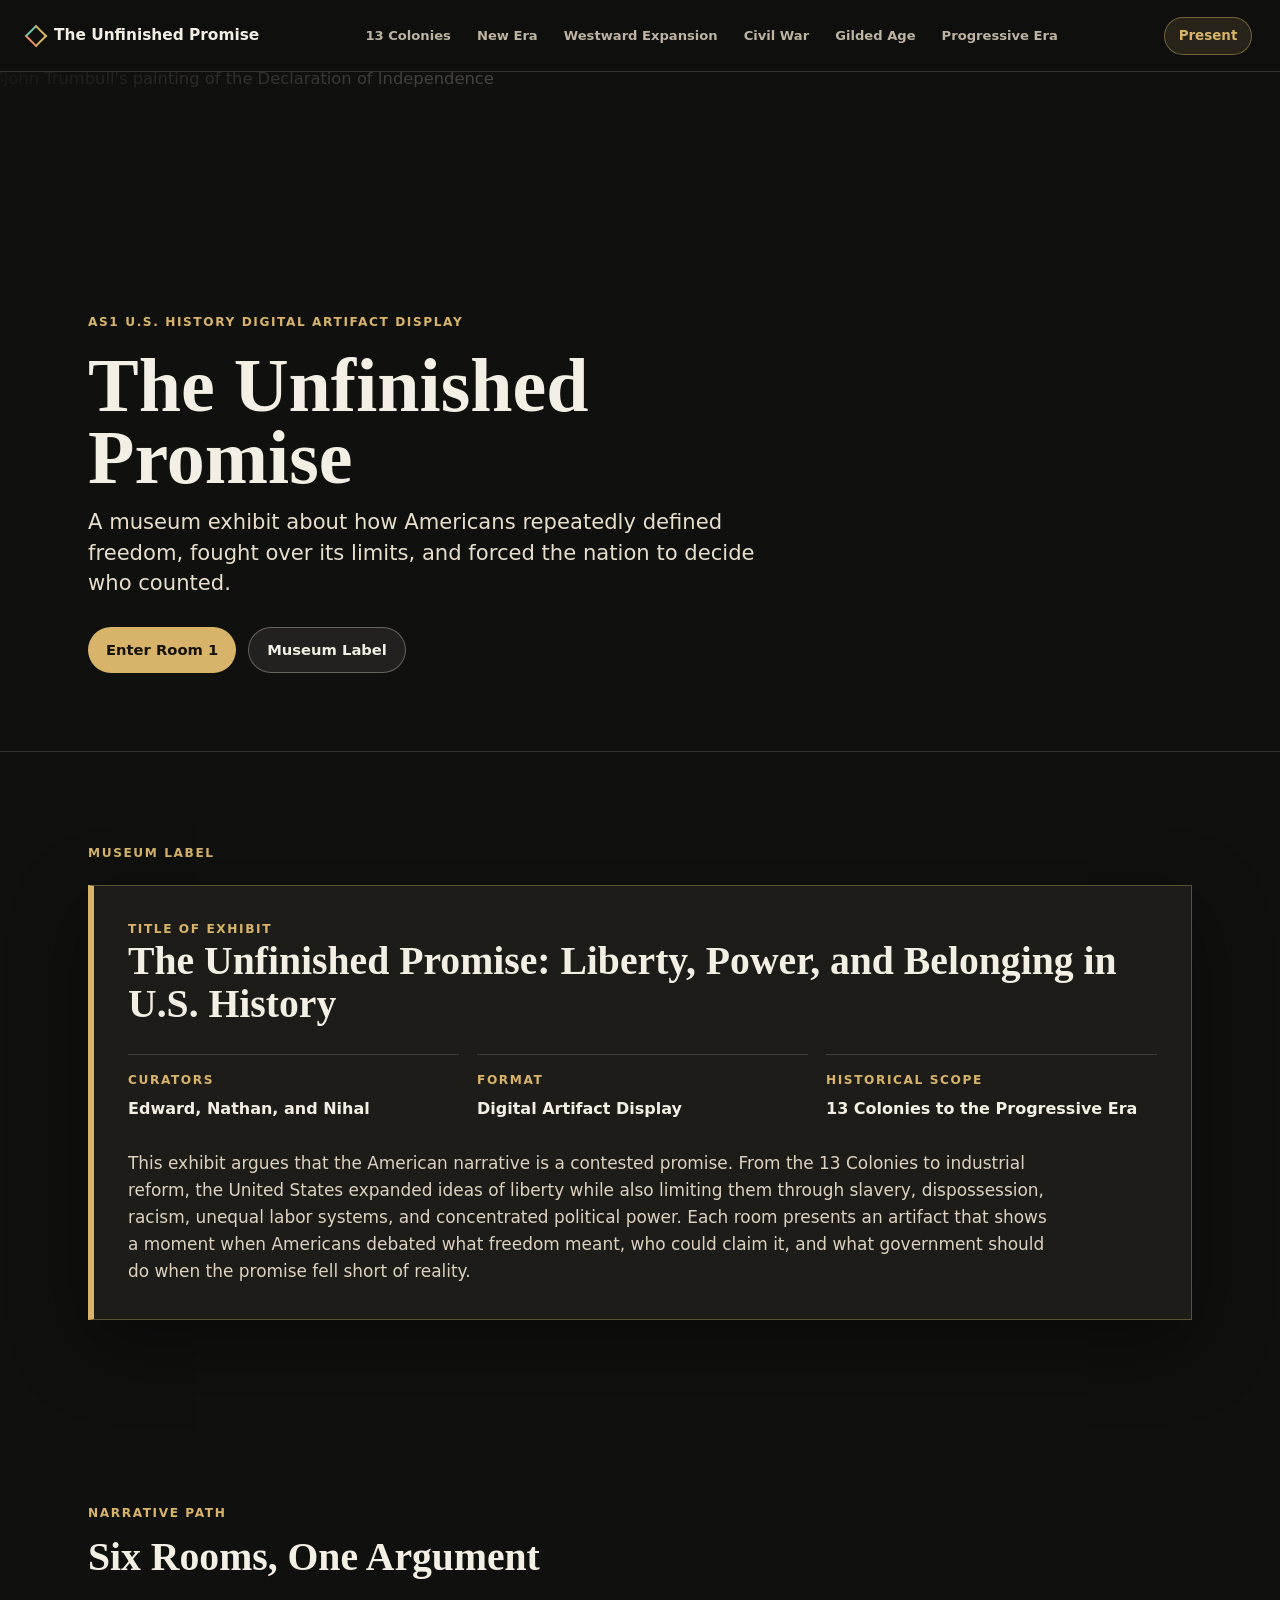
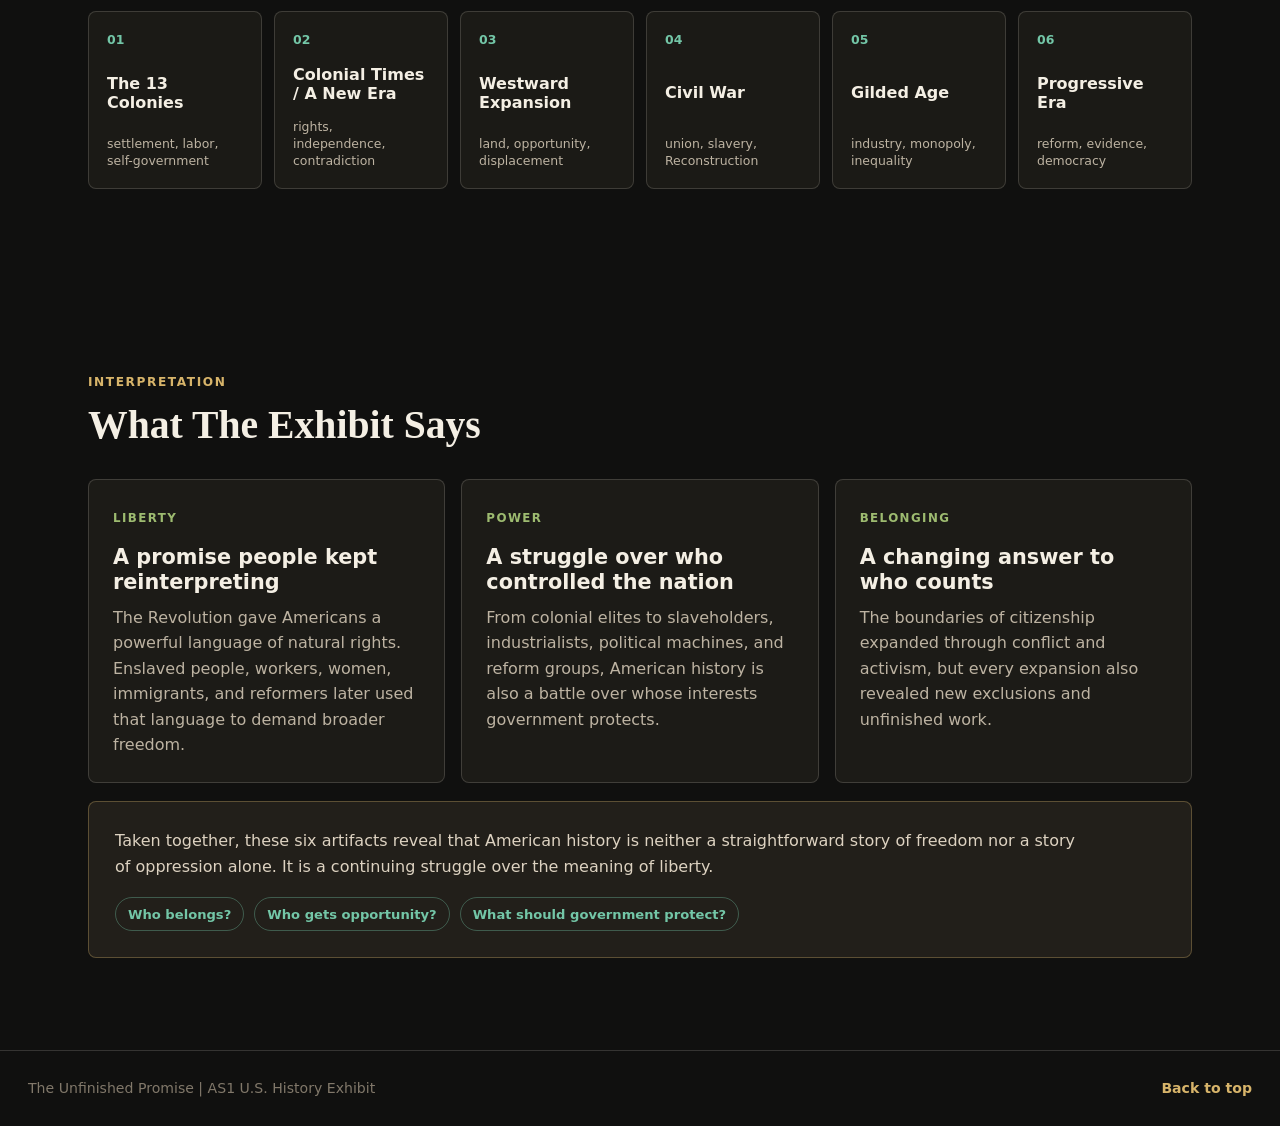
==== commit 88fa1892: "Split exhibit rooms into separate pages" ====
--- a/index.html
+++ b/index.html
@@ -6,27 +6,27 @@
     <title>The Unfinished Promise | AS1 U.S. History Exhibit</title>
     <meta
       name="description"
-      content="A dark themed digital museum exhibit tracing the American narrative from the Thirteen Colonies through the Progressive Era."
+      content="A dark themed digital museum exhibit tracing the American narrative from the 13 Colonies through the Progressive Era."
     />
     <link rel="preconnect" href="https://commons.wikimedia.org" />
     <link rel="preconnect" href="https://upload.wikimedia.org" />
     <link rel="stylesheet" href="styles.css" />
   </head>
-  <body>
+  <body data-page="home">
     <div class="progress-bar" aria-hidden="true"><span></span></div>
 
     <header class="site-header">
-      <a class="brand" href="#top" aria-label="The Unfinished Promise home">
+      <a class="brand" href="index.html" aria-label="The Unfinished Promise home">
         <span class="brand-mark" aria-hidden="true"></span>
         <span>The Unfinished Promise</span>
       </a>
       <nav class="room-nav" aria-label="Exhibit rooms">
-        <a href="#colonies">13 Colonies</a>
-        <a href="#new-era">New Era</a>
-        <a href="#westward-expansion">Westward Expansion</a>
-        <a href="#civil-war">Civil War</a>
-        <a href="#gilded-age">Gilded Age</a>
-        <a href="#progressive-era">Progressive Era</a>
+        <a data-page="colonies" href="colonies.html">13 Colonies</a>
+        <a data-page="new-era" href="new-era.html">New Era</a>
+        <a data-page="westward-expansion" href="westward-expansion.html">Westward Expansion</a>
+        <a data-page="civil-war" href="civil-war.html">Civil War</a>
+        <a data-page="gilded-age" href="gilded-age.html">Gilded Age</a>
+        <a data-page="progressive-era" href="progressive-era.html">Progressive Era</a>
       </nav>
       <button class="present-toggle" type="button" aria-pressed="false">
         Present
@@ -50,8 +50,8 @@
             fought over its limits, and forced the nation to decide who counted.
           </p>
           <div class="hero-actions" aria-label="Primary exhibit sections">
-            <a class="button primary" href="#museum-label">Museum Label</a>
-            <a class="button secondary" href="#colonies">Enter Gallery</a>
+            <a class="button primary" href="colonies.html">Enter Room 1</a>
+            <a class="button secondary" href="#museum-label">Museum Label</a>
           </div>
         </div>
       </section>
@@ -93,476 +93,37 @@
         <div class="section-kicker">Narrative Path</div>
         <h2 id="path-title" class="section-title reveal">Six Rooms, One Argument</h2>
         <div class="path-grid">
-          <a class="path-item reveal" href="#colonies">
+          <a class="path-item reveal" href="colonies.html">
             <span>01</span>
             <strong>The 13 Colonies</strong>
             <small>settlement, labor, self-government</small>
           </a>
-          <a class="path-item reveal" href="#new-era">
+          <a class="path-item reveal" href="new-era.html">
             <span>02</span>
             <strong>Colonial Times / A New Era</strong>
             <small>rights, independence, contradiction</small>
           </a>
-          <a class="path-item reveal" href="#westward-expansion">
+          <a class="path-item reveal" href="westward-expansion.html">
             <span>03</span>
             <strong>Westward Expansion</strong>
             <small>land, opportunity, displacement</small>
           </a>
-          <a class="path-item reveal" href="#civil-war">
+          <a class="path-item reveal" href="civil-war.html">
             <span>04</span>
             <strong>Civil War</strong>
             <small>union, slavery, Reconstruction</small>
           </a>
-          <a class="path-item reveal" href="#gilded-age">
+          <a class="path-item reveal" href="gilded-age.html">
             <span>05</span>
             <strong>Gilded Age</strong>
-            <small>industry, immigration, inequality</small>
+            <small>industry, monopoly, inequality</small>
           </a>
-          <a class="path-item reveal" href="#progressive-era">
+          <a class="path-item reveal" href="progressive-era.html">
             <span>06</span>
             <strong>Progressive Era</strong>
             <small>reform, evidence, democracy</small>
           </a>
         </div>
-      </section>
-
-      <section
-        class="gallery-room"
-        id="colonies"
-        data-room="13 Colonies"
-        aria-labelledby="colonies-title"
-      >
-        <div class="room-media reveal">
-          <img
-            src="https://upload.wikimedia.org/wikipedia/commons/1/15/Treaty_of_Penn_with_Indians_by_Benjamin_West.jpg"
-            alt="Benjamin West painting of William Penn meeting with Lenape leaders"
-            loading="lazy"
-          />
-          <a href="https://commons.wikimedia.org/wiki/File:Treaty_of_Penn_with_Indians_by_Benjamin_West.jpg" target="_blank" rel="noreferrer">
-            Image: Benjamin West, Penn's Treaty with the Indians, Wikimedia Commons
-          </a>
-        </div>
-        <article class="room-copy reveal">
-          <p class="era-tag">1600s-1763</p>
-          <h2 id="colonies-title">Room 1: The 13 Colonies</h2>
-          <p class="room-thesis">
-            The first chapter of the U.S. story was not one single origin story. The
-            13 Colonies developed different economies and cultures while sharing a
-            growing attachment to local self-government, land, trade, and unequal labor.
-          </p>
-          <div class="artifact-line">
-            <span>Artifact</span>
-            <strong>Benjamin West's Penn's Treaty with the Indians, 1771-1772</strong>
-          </div>
-          <div class="room-details">
-            <section class="detail-block">
-              <h3>Historical Context</h3>
-              <p>
-                Benjamin West's painting depicts the legendary 1682 treaty between
-                William Penn and the Lenape people in Pennsylvania. Penn's colony was
-                shaped by Quaker ideals such as religious tolerance and peaceful
-                coexistence, so the image appears to show cooperation between European
-                settlers and Native peoples.
-              </p>
-            </section>
-            <section class="detail-block">
-              <h3>Connection to the Claim</h3>
-              <p>
-                The colonial period reveals the exhibit's central tension: Americans
-                often spoke about religious freedom, natural rights, representative
-                government, and equality before God, but those freedoms were selective.
-                Colonial liberty for settlers often depended on Native land acquisition,
-                enslaved African labor, and political rights limited mostly to white
-                male property owners.
-              </p>
-            </section>
-            <section class="detail-block">
-              <h3>Artifact Significance</h3>
-              <p>
-                The painting is important because it presents an idealized image of
-                colonial harmony while hiding the unequal power that followed. It asks
-                viewers whether a society can claim freedom while expanding onto
-                Indigenous lands and excluding large groups from liberty.
-              </p>
-            </section>
-          </div>
-          <p class="evidence-heading">Key Evidence</p>
-          <ul class="evidence-list">
-            <li>Jamestown began in 1607; Plymouth followed in 1620.</li>
-            <li>Colonies developed regional economies, including plantation agriculture, trade, and small farming.</li>
-            <li>European colonization displaced Native peoples and relied increasingly on enslaved African labor.</li>
-            <li>Colonial assemblies and town meetings helped train colonists in self-government.</li>
-          </ul>
-          <p class="curator-note">
-            Curator angle: this idealized painting opens a conversation about how
-            colonies presented settlement as agreement while colonial growth often
-            produced dispossession and unequal power.
-          </p>
-        </article>
-      </section>
-
-      <section
-        class="gallery-room reverse"
-        id="new-era"
-        data-room="New Era"
-        aria-labelledby="new-era-title"
-      >
-        <div class="room-media reveal">
-          <img
-            src="https://commons.wikimedia.org/wiki/Special:FilePath/Declaration%20of%20Independence%20%281819%29%2C%20by%20John%20Trumbull%20%28cropped%29.jpg?width=1200"
-            alt="Painting of delegates presenting the Declaration of Independence"
-            loading="lazy"
-          />
-          <a href="https://commons.wikimedia.org/wiki/File:Declaration_of_Independence_(1819),_by_John_Trumbull_(cropped).jpg" target="_blank" rel="noreferrer">
-            Image: John Trumbull, Declaration of Independence, Wikimedia Commons
-          </a>
-        </div>
-        <article class="room-copy reveal">
-          <p class="era-tag">1763-1789</p>
-          <h2 id="new-era-title">Room 2: Colonial Times / A New Era</h2>
-          <p class="room-thesis">
-            This unit follows the colonies as they turned protest into revolution and
-            then tried to build a new nation. The Revolution made liberty central to
-            American identity, but the founding left major questions unresolved.
-          </p>
-          <div class="artifact-line">
-            <span>Artifact</span>
-            <strong>Declaration Table, 1776</strong>
-          </div>
-          <div class="room-details">
-            <section class="detail-block">
-              <h3>Historical Context</h3>
-              <p>
-                The American Revolution challenged British authority and argued that
-                governments should depend on the consent of the governed. The
-                Declaration of Independence made the phrase "all men are created equal"
-                one of the most powerful statements in American history.
-              </p>
-            </section>
-            <section class="detail-block">
-              <h3>Connection to the Claim</h3>
-              <p>
-                The Revolution expanded ideas of freedom by rejecting monarchy,
-                defending natural rights, and creating a republic. At the same time,
-                many founders owned enslaved people, women received no political
-                rights, and Native nations often lost land and autonomy after the war.
-                The promise grew, but its application remained limited.
-              </p>
-            </section>
-            <section class="detail-block">
-              <h3>Artifact Significance</h3>
-              <p>
-                John Trumbull's painting became a symbol of founding ideals. Its
-                significance comes from the contrast between the universal language of
-                equality and the narrow group of people who actually received full
-                citizenship and political power in the new nation.
-              </p>
-            </section>
-          </div>
-          <p class="evidence-heading">Key Evidence</p>
-          <ul class="evidence-list">
-            <li>After 1763, British taxes and imperial policies intensified colonial resistance.</li>
-            <li>The Declaration of Independence announced equality as a national ideal.</li>
-            <li>The Revolutionary War lasted from 1775 to 1783.</li>
-            <li>The Constitution and Bill of Rights created a stronger republic while leaving many people outside full citizenship.</li>
-          </ul>
-          <p class="curator-note">
-            Curator angle: the Revolution matters because it created the promise that
-            later generations would use to challenge exclusion.
-          </p>
-        </article>
-      </section>
-
-      <section
-        class="gallery-room"
-        id="westward-expansion"
-        data-room="Westward Expansion"
-        aria-labelledby="westward-expansion-title"
-      >
-        <div class="room-media reveal">
-          <img
-            src="https://commons.wikimedia.org/wiki/Special:FilePath/American%20Progress%20%28John%20Gast%20painting%29.jpg?width=1200"
-            alt="John Gast painting American Progress depicting westward expansion"
-            loading="lazy"
-          />
-          <a href="https://commons.wikimedia.org/wiki/File:American_Progress_(John_Gast_painting).jpg" target="_blank" rel="noreferrer">
-            Image: John Gast, American Progress, Wikimedia Commons
-          </a>
-        </div>
-        <article class="room-copy reveal">
-          <p class="era-tag">1803-1850s</p>
-          <h2 id="westward-expansion-title">Room 3: Westward Expansion</h2>
-          <p class="room-thesis">
-            Westward Expansion was presented as opportunity and national destiny, but
-            it also meant Native dispossession, war, forced removal, and new conflict
-            over whether slavery would expand into western territories.
-          </p>
-          <div class="artifact-line">
-            <span>Artifact</span>
-            <strong>John Gast's American Progress, 1872</strong>
-          </div>
-          <div class="room-details">
-            <section class="detail-block">
-              <h3>Historical Context</h3>
-              <p>
-                John Gast's American Progress became one of the most famous images of
-                Manifest Destiny. The central figure, Columbia, carries civilization
-                westward while railroads, telegraph lines, settlers, and industry move
-                behind her. Native peoples and wildlife retreat in front of her.
-              </p>
-            </section>
-            <section class="detail-block">
-              <h3>Connection to the Claim</h3>
-              <p>
-                Westward Expansion shows how the promise of America could expand for
-                some people while shrinking freedom for others. Land ownership, new
-                communities, and economic advancement became possible for many settlers,
-                but these opportunities depended on broken treaties, forced migration,
-                military conflict, and the loss of Native sovereignty.
-              </p>
-            </section>
-            <section class="detail-block">
-              <h3>Artifact Significance</h3>
-              <p>
-                The painting celebrates westward movement as inevitable and beneficial,
-                which makes it a powerful example of how Americans justified expansion.
-                Today, it also reveals the cost of that progress by showing Indigenous
-                people pushed aside by the nation that claimed to be spreading freedom.
-              </p>
-            </section>
-          </div>
-          <p class="evidence-heading">Key Evidence</p>
-          <ul class="evidence-list">
-            <li>The Louisiana Purchase in 1803 doubled the size of the United States.</li>
-            <li>Manifest Destiny claimed that U.S. expansion across the continent was inevitable and justified.</li>
-            <li>Policies such as Indian Removal forced Native nations from ancestral homelands.</li>
-            <li>The Mexican-American War and new western territories intensified the sectional crisis over slavery.</li>
-          </ul>
-          <p class="curator-note">
-            Curator angle: this room treats expansion as both a dream of opportunity
-            and a warning about what happens when progress is defined by power.
-          </p>
-        </article>
-      </section>
-
-      <section
-        class="gallery-room reverse"
-        id="civil-war"
-        data-room="Civil War"
-        aria-labelledby="civil-war-title"
-      >
-        <div class="room-media reveal">
-          <img
-            src="https://commons.wikimedia.org/wiki/Special:FilePath/The%20President%20and%20General%20McClellan%20on%20the%20Battle-field%20of%20Antietam%20LCCN2010645740.jpg?width=1200"
-            alt="President Abraham Lincoln and General George McClellan seated in a tent at Antietam"
-            loading="lazy"
-          />
-          <a href="https://commons.wikimedia.org/wiki/File:The_President_and_General_McClellan_on_the_Battle-field_of_Antietam_LCCN2010645740.jpg" target="_blank" rel="noreferrer">
-            Image: Alexander Gardner, Antietam, Wikimedia Commons and Library of Congress
-          </a>
-        </div>
-        <article class="room-copy reveal">
-          <p class="era-tag">1850s-1877</p>
-          <h2 id="civil-war-title">Room 4: Civil War</h2>
-          <p class="room-thesis">
-            The Civil War forced the nation to confront the contradiction at its
-            center: a republic built on liberty could not permanently survive while
-            protecting slavery. Reconstruction then tested whether emancipation would
-            become equal citizenship.
-          </p>
-          <div class="artifact-line">
-            <span>Artifact</span>
-            <strong>Command Tent at Antietam and the Reconstruction Amendments</strong>
-          </div>
-          <div class="room-details">
-            <section class="detail-block">
-              <h3>Historical Context</h3>
-              <p>
-                The Civil War was fundamentally tied to slavery and the future of the
-                Union. Antietam became the bloodiest single day in American military
-                history, and after the battle Lincoln issued the Emancipation
-                Proclamation. After the war, Reconstruction added the 13th, 14th, and
-                15th Amendments to the Constitution.
-              </p>
-            </section>
-            <section class="detail-block">
-              <h3>Connection to the Claim</h3>
-              <p>
-                This era marks one of the largest expansions of American freedom:
-                millions of enslaved people gained legal freedom, and national
-                citizenship was constitutionally defined. Yet freedom remained
-                contested through Black Codes, violence, voter suppression, segregation,
-                and the weakening of federal enforcement after Reconstruction.
-              </p>
-            </section>
-            <section class="detail-block">
-              <h3>Artifact Significance</h3>
-              <p>
-                The Antietam photograph humanizes national leadership at a turning
-                point in the war and connects military conflict to emancipation. Paired
-                with the Reconstruction Amendments, it symbolizes both the fulfillment
-                of founding ideals and the struggle to enforce them.
-              </p>
-            </section>
-          </div>
-          <p class="evidence-heading">Key Evidence</p>
-          <ul class="evidence-list">
-            <li>Eleven Southern states seceded after Abraham Lincoln's 1860 election.</li>
-            <li>Slavery and the power to expand it were central causes of the conflict.</li>
-            <li>The Emancipation Proclamation in 1863 changed the war's purpose toward freedom.</li>
-            <li>The 13th, 14th, and 15th Amendments abolished slavery, defined citizenship, and protected voting rights regardless of race.</li>
-          </ul>
-          <p class="curator-note">
-            Curator angle: this room avoids battlefield spectacle and focuses on the
-            war's meaning: union, emancipation, and the unfinished fight over citizenship.
-          </p>
-        </article>
-      </section>
-
-      <section
-        class="gallery-room"
-        id="gilded-age"
-        data-room="Gilded Age"
-        aria-labelledby="gilded-age-title"
-      >
-        <div class="room-media reveal">
-          <img
-            src="https://commons.wikimedia.org/wiki/Special:FilePath/Bosses%20of%20the%20Senate.jpg?width=1200"
-            alt="Joseph Keppler political cartoon showing wealthy monopolists looming over the U.S. Senate"
-            loading="lazy"
-          />
-          <a href="https://commons.wikimedia.org/wiki/File:Bosses_of_the_Senate.jpg" target="_blank" rel="noreferrer">
-            Image: Joseph Keppler, Bosses of the Senate, Wikimedia Commons and Library of Congress
-          </a>
-        </div>
-        <article class="room-copy reveal">
-          <p class="era-tag">1870s-1890s</p>
-          <h2 id="gilded-age-title">Room 5: The Gilded Age</h2>
-          <p class="room-thesis">
-            Industrial growth made the United States richer and more connected, but it
-            also exposed how economic power could bend democracy and make ordinary
-            workers fight for safety, dignity, and political voice.
-          </p>
-          <div class="artifact-line">
-            <span>Artifact</span>
-            <strong>Political Cartoon: Bosses of the Senate</strong>
-          </div>
-          <div class="room-details">
-            <section class="detail-block">
-              <h3>Historical Context</h3>
-              <p>
-                The Gilded Age brought enormous industrial growth through railroads,
-                steel, oil, banking, and national markets. Business leaders such as
-                John D. Rockefeller, Andrew Carnegie, and J.P. Morgan helped transform
-                the economy, while many workers faced long hours, dangerous conditions,
-                and low wages.
-              </p>
-            </section>
-            <section class="detail-block">
-              <h3>Connection to the Claim</h3>
-              <p>
-                This era shows that freedom was not only political; it was also
-                economic. Industrial capitalism created innovation and opportunity, but
-                it concentrated wealth and influence. Labor conflicts such as Haymarket,
-                Homestead, and Pullman revealed that political equality could feel weak
-                when economic power was held by a small group.
-              </p>
-            </section>
-            <section class="detail-block">
-              <h3>Artifact Significance</h3>
-              <p>
-                Bosses of the Senate became one of the most famous critiques of
-                industrial capitalism. By showing giant monopolies looming over
-                senators, the cartoon argues that wealthy business interests could
-                control democratic institutions from behind the scenes.
-              </p>
-            </section>
-          </div>
-          <p class="evidence-heading">Key Evidence</p>
-          <ul class="evidence-list">
-            <li>Railroads, steel, oil, and finance helped create national markets and enormous fortunes.</li>
-            <li>Immigrants and rural migrants powered cities, factories, mines, and railroads.</li>
-            <li>Labor conflicts showed the cost of industrial growth for workers and families.</li>
-            <li>Political machines and corporate influence raised questions about corruption and representation.</li>
-          </ul>
-          <p class="curator-note">
-            Curator angle: the cartoon works like a mirror, asking whether democracy
-            can survive when private wealth becomes public power.
-          </p>
-        </article>
-      </section>
-
-      <section
-        class="gallery-room reverse"
-        id="progressive-era"
-        data-room="Progressive Era"
-        aria-labelledby="progressive-era-title"
-      >
-        <div class="room-media reveal">
-          <img
-            src="https://upload.wikimedia.org/wikipedia/commons/9/9a/Child_laborer.jpg"
-            alt="Lewis Hine photograph of a young textile worker in a cotton mill"
-            loading="lazy"
-          />
-          <a href="https://commons.wikimedia.org/wiki/File:Child_laborer.jpg" target="_blank" rel="noreferrer">
-            Image: Lewis Hine, National Child Labor Committee Collection, Wikimedia Commons and Library of Congress
-          </a>
-        </div>
-        <article class="room-copy reveal">
-          <p class="era-tag">1890s-1920s</p>
-          <h2 id="progressive-era-title">Room 6: The Progressive Era</h2>
-          <p class="room-thesis">
-            Progressives tried to make government respond to the problems of industrial
-            America. Their reforms expanded democracy and regulation, but they also
-            reflected the limits and prejudices of their time.
-          </p>
-          <div class="artifact-line">
-            <span>Artifact</span>
-            <strong>Camera as Evidence</strong>
-          </div>
-          <div class="room-details">
-            <section class="detail-block">
-              <h3>Historical Context</h3>
-              <p>
-                Progressive reformers tried to address the problems created by rapid
-                industrialization. Child labor was a major concern because children
-                worked in factories, mines, textile mills, and farms, often in
-                dangerous conditions. Lewis Hine photographed child workers for the
-                National Child Labor Committee.
-              </p>
-            </section>
-            <section class="detail-block">
-              <h3>Connection to the Claim</h3>
-              <p>
-                The Progressive Era attempted to close the gap between American ideals
-                and social reality. Reformers argued that freedom required protection
-                from exploitation, not just the absence of government control. Still,
-                many reforms excluded African Americans or tolerated segregation,
-                showing that progress remained incomplete.
-              </p>
-            </section>
-            <section class="detail-block">
-              <h3>Artifact Significance</h3>
-              <p>
-                Hine's photographs changed public opinion by showing the human cost of
-                industrial labor. The camera became evidence: a tool that helped turn
-                private suffering into public responsibility and pushed government to
-                act when liberty existed in theory but exploitation existed in practice.
-              </p>
-            </section>
-          </div>
-          <p class="evidence-heading">Key Evidence</p>
-          <ul class="evidence-list">
-            <li>Journalists, photographers, and reformers exposed unsafe labor, poverty, and political corruption.</li>
-            <li>Reforms targeted child labor, food and drug safety, conservation, city government, and monopolies.</li>
-            <li>Women organized for suffrage, labor protections, schools, public health, and social welfare.</li>
-            <li>The 19th Amendment expanded voting rights for women, though many women of color still faced barriers.</li>
-          </ul>
-          <p class="curator-note">
-            Curator angle: the camera becomes an artifact of reform because evidence
-            helped turn private suffering into public responsibility.
-          </p>
-        </article>
       </section>
 
       <section class="theme-section" aria-labelledby="theme-title">
@@ -600,41 +161,13 @@
           <p>
             Taken together, these six artifacts reveal that American history is neither
             a straightforward story of freedom nor a story of oppression alone. It is a
-            continuing struggle over the meaning of liberty. The colonies promised
-            self-government while displacing Indigenous peoples. The Revolution
-            proclaimed equality while preserving slavery. Westward expansion created
-            opportunity while destroying Native sovereignty. The Civil War expanded
-            citizenship but faced resistance. Industrialization generated prosperity
-            while concentrating power. Progressive reform tried to correct injustice
-            while leaving many inequalities intact.
+            continuing struggle over the meaning of liberty.
           </p>
           <div class="question-strip" aria-label="Closing questions">
             <span>Who belongs?</span>
             <span>Who gets opportunity?</span>
             <span>What should government protect?</span>
           </div>
-        </div>
-      </section>
-
-      <section class="sources-section" aria-labelledby="sources-title">
-        <div class="section-kicker">Selected Sources</div>
-        <h2 id="sources-title" class="section-title reveal">Evidence Shelf</h2>
-        <div class="sources-list reveal">
-          <a href="https://www.loc.gov/classroom-materials/united-states-history-primary-source-timeline/colonial-settlement-1600-1763/overview/" target="_blank" rel="noreferrer">Library of Congress: Colonial Settlement Overview</a>
-          <a href="https://www.loc.gov/classroom-materials/united-states-history-primary-source-timeline/american-revolution-1763-1783/" target="_blank" rel="noreferrer">Library of Congress: The American Revolution</a>
-          <a href="https://www.archives.gov/founding-docs" target="_blank" rel="noreferrer">National Archives: America's Founding Documents</a>
-          <a href="https://www.loc.gov/rr/program/bib/ourdocs/Indian.html" target="_blank" rel="noreferrer">Library of Congress: Indian Removal Act Resources</a>
-          <a href="https://www.archives.gov/exhibits/featured-documents/emancipation-proclamation" target="_blank" rel="noreferrer">National Archives: Emancipation Proclamation</a>
-          <a href="https://www.nps.gov/subjects/reconstruction/about.htm" target="_blank" rel="noreferrer">National Park Service: Reconstruction Era</a>
-          <a href="https://www.loc.gov/classroom-materials/united-states-history-primary-source-timeline/rise-of-industrial-america-1876-1900/" target="_blank" rel="noreferrer">Library of Congress: Rise of Industrial America</a>
-          <a href="https://www.loc.gov/pictures/collection/nclc/" target="_blank" rel="noreferrer">Library of Congress: National Child Labor Committee Collection</a>
-          <a href="https://www.loc.gov/classroom-materials/united-states-history-primary-source-timeline/progressive-era-to-new-era-1900-1929/womens-suffrage-in-progressive-era/" target="_blank" rel="noreferrer">Library of Congress: Women's Suffrage in the Progressive Era</a>
-        </div>
-        <div class="scholarship-note reveal">
-          <p>
-            Scholarship referenced: Alan Taylor, Gordon Wood, Eric Foner, Robert M.
-            Utley, Richard White, and David Von Drehle.
-          </p>
         </div>
       </section>
     </main>
--- a/styles.css
+++ b/styles.css
@@ -265,8 +265,7 @@
 
 .label-section,
 .overview-section,
-.theme-section,
-.sources-section {
+.theme-section {
   width: min(100%, var(--max));
   margin: 0 auto;
   padding: 92px 28px;
@@ -285,6 +284,7 @@
 
 .museum-label h2,
 .section-title,
+.room-copy h1,
 .room-copy h2 {
   margin: 0;
   color: var(--ink);
@@ -439,6 +439,10 @@
   font-size: 2.35rem;
 }
 
+.room-copy h1 {
+  font-size: 2.75rem;
+}
+
 .room-thesis {
   margin: 0;
   color: #e2d7c5;
@@ -457,12 +461,17 @@
   background: rgba(32, 31, 26, 0.68);
 }
 
+.detail-block h2,
 .detail-block h3 {
   margin: 0 0 8px;
   color: var(--blue);
+  font-family:
+    Inter, ui-sans-serif, system-ui, -apple-system, BlinkMacSystemFont, "Segoe UI",
+    sans-serif;
   font-size: 0.78rem;
   font-weight: 900;
   letter-spacing: 0.12em;
+  line-height: 1.25;
   text-transform: uppercase;
 }
 
@@ -534,6 +543,110 @@
   border-top: 1px solid var(--line);
   color: #d7cbb8;
   font-size: 0.98rem;
+}
+
+.room-page-main {
+  min-height: calc(100vh - var(--header-height));
+}
+
+.room-page-room {
+  width: min(100%, 1280px);
+  min-height: calc(100vh - var(--header-height));
+  grid-template-columns: minmax(360px, 0.88fr) minmax(0, 1.12fr);
+  gap: 54px;
+  padding-top: 108px;
+  padding-bottom: 72px;
+}
+
+.room-page-room.reverse {
+  grid-template-columns: minmax(0, 1.12fr) minmax(360px, 0.88fr);
+}
+
+.room-page-room .room-media {
+  position: sticky;
+  top: calc(var(--header-height) + 28px);
+}
+
+.room-page-room .room-media img {
+  aspect-ratio: 3 / 2;
+}
+
+.room-page-room .room-media a {
+  font-size: 0.86rem;
+}
+
+.room-page-room .room-copy {
+  gap: 22px;
+}
+
+.room-page-room .room-copy h1 {
+  font-size: clamp(2.75rem, 5vw, 4.45rem);
+}
+
+.room-page-room .room-thesis {
+  font-size: 1.32rem;
+  line-height: 1.52;
+}
+
+.room-page-room .artifact-line {
+  padding: 20px 22px;
+}
+
+.room-page-room .artifact-line strong {
+  font-size: 1.18rem;
+}
+
+.room-page-room .detail-block {
+  padding: 22px 24px;
+}
+
+.room-page-room .detail-block h2 {
+  font-size: 0.86rem;
+}
+
+.room-page-room .detail-block p {
+  font-size: 1.08rem;
+}
+
+.room-page-room .evidence-heading {
+  font-size: 0.86rem;
+}
+
+.room-page-room .evidence-list li {
+  font-size: 1.08rem;
+}
+
+.room-pager {
+  width: min(100%, 1280px);
+  display: flex;
+  justify-content: space-between;
+  gap: 14px;
+  margin: 0 auto;
+  padding: 0 28px 72px;
+}
+
+.room-pager a {
+  display: inline-flex;
+  align-items: center;
+  justify-content: center;
+  min-height: 46px;
+  padding: 0 16px;
+  border: 1px solid rgba(215, 180, 106, 0.38);
+  border-radius: 999px;
+  background: rgba(215, 180, 106, 0.1);
+  color: var(--gold);
+  font-size: 0.92rem;
+  font-weight: 900;
+  transition:
+    transform 180ms ease,
+    border-color 180ms ease,
+    background-color 180ms ease;
+}
+
+.room-pager a:hover {
+  transform: translateY(-2px);
+  border-color: var(--gold);
+  background: rgba(215, 180, 106, 0.18);
 }
 
 .theme-grid {
@@ -606,53 +719,6 @@
   font-weight: 900;
 }
 
-.sources-section {
-  border-top: 1px solid var(--line);
-}
-
-.sources-list {
-  display: grid;
-  grid-template-columns: repeat(2, minmax(0, 1fr));
-  gap: 10px;
-  margin-top: 32px;
-}
-
-.sources-list a {
-  min-height: 52px;
-  display: flex;
-  align-items: center;
-  padding: 14px 16px;
-  border: 1px solid var(--line);
-  border-radius: 8px;
-  background: rgba(32, 31, 26, 0.72);
-  color: #ddd2c1;
-  font-size: 0.92rem;
-  transition:
-    color 180ms ease,
-    border-color 180ms ease,
-    background-color 180ms ease;
-}
-
-.sources-list a:hover {
-  color: var(--gold);
-  border-color: rgba(215, 180, 106, 0.5);
-  background: rgba(41, 38, 31, 0.9);
-}
-
-.scholarship-note {
-  margin-top: 16px;
-  padding: 18px 20px;
-  border: 1px solid var(--line);
-  border-radius: 8px;
-  background: rgba(32, 31, 26, 0.66);
-}
-
-.scholarship-note p {
-  margin: 0;
-  color: var(--muted);
-  font-size: 0.92rem;
-}
-
 .site-footer {
   display: flex;
   justify-content: space-between;
@@ -701,12 +767,20 @@
   min-height: calc(100vh - var(--header-height));
 }
 
-body.presentation-mode .room-copy h2 {
+body.presentation-mode .room-page-room .room-media {
+  position: static;
+}
+
+body.presentation-mode .room-copy > h2 {
   font-size: 2.75rem;
 }
 
+body.presentation-mode .room-copy > h1 {
+  font-size: 4.4rem;
+}
+
 body.presentation-mode .room-thesis {
-  font-size: 1.2rem;
+  font-size: 1.32rem;
 }
 
 @media (max-width: 1040px) {
@@ -738,6 +812,15 @@
   .gallery-room.reverse .room-copy {
     order: initial;
   }
+
+  .room-page-room,
+  .room-page-room.reverse {
+    grid-template-columns: 1fr;
+  }
+
+  .room-page-room .room-media {
+    position: static;
+  }
 }
 
 @media (max-width: 720px) {
@@ -777,7 +860,6 @@
   .label-section,
   .overview-section,
   .theme-section,
-  .sources-section,
   .gallery-room {
     padding: 70px 18px;
   }
@@ -788,13 +870,13 @@
 
   .museum-label h2,
   .section-title,
+  .room-copy h1,
   .room-copy h2 {
     font-size: 2rem;
   }
 
   .label-grid,
-  .theme-grid,
-  .sources-list {
+  .theme-grid {
     grid-template-columns: 1fr;
   }
 
@@ -809,6 +891,24 @@
   .site-footer {
     flex-direction: column;
     padding: 24px 18px;
+  }
+
+  .room-page-room {
+    padding-top: 54px;
+  }
+
+  .room-page-room .room-thesis {
+    font-size: 1.12rem;
+  }
+
+  .room-page-room .detail-block p,
+  .room-page-room .evidence-list li {
+    font-size: 1rem;
+  }
+
+  .room-pager {
+    flex-direction: column;
+    padding: 0 18px 54px;
   }
 }
 
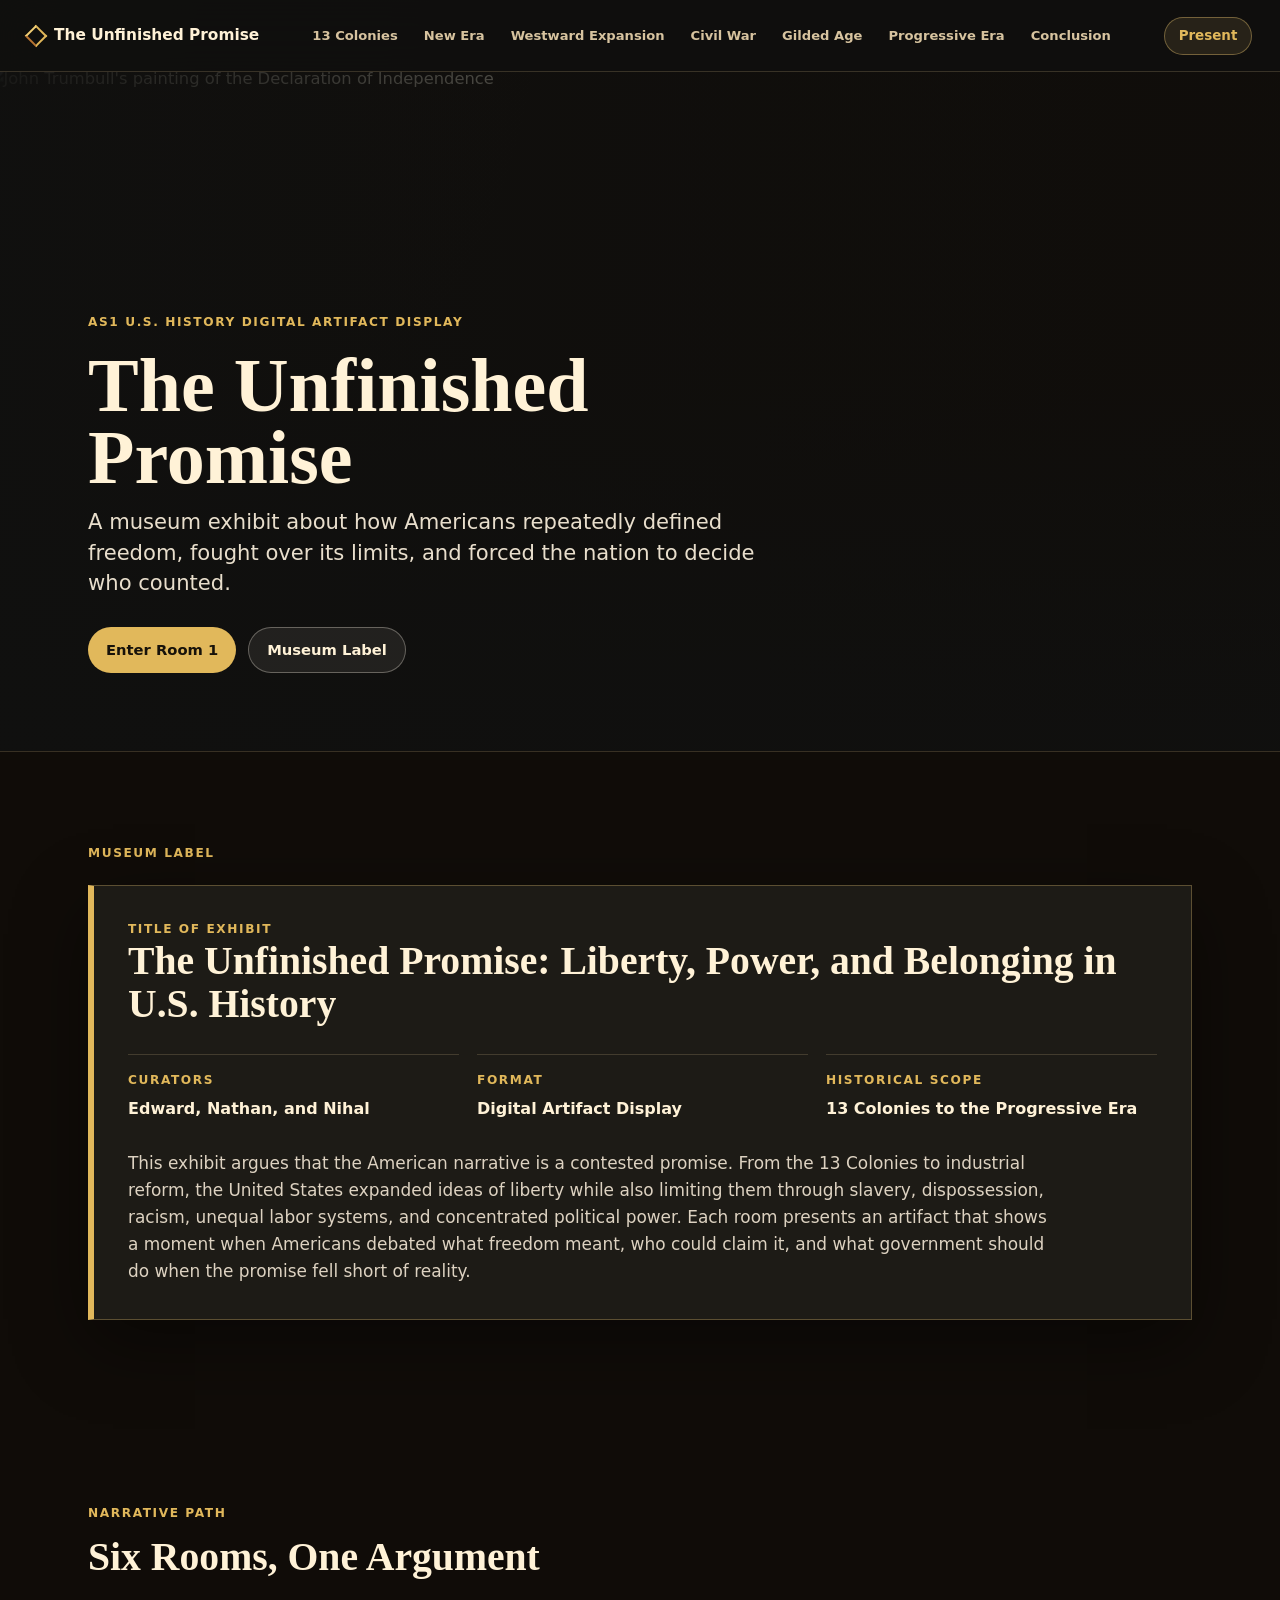
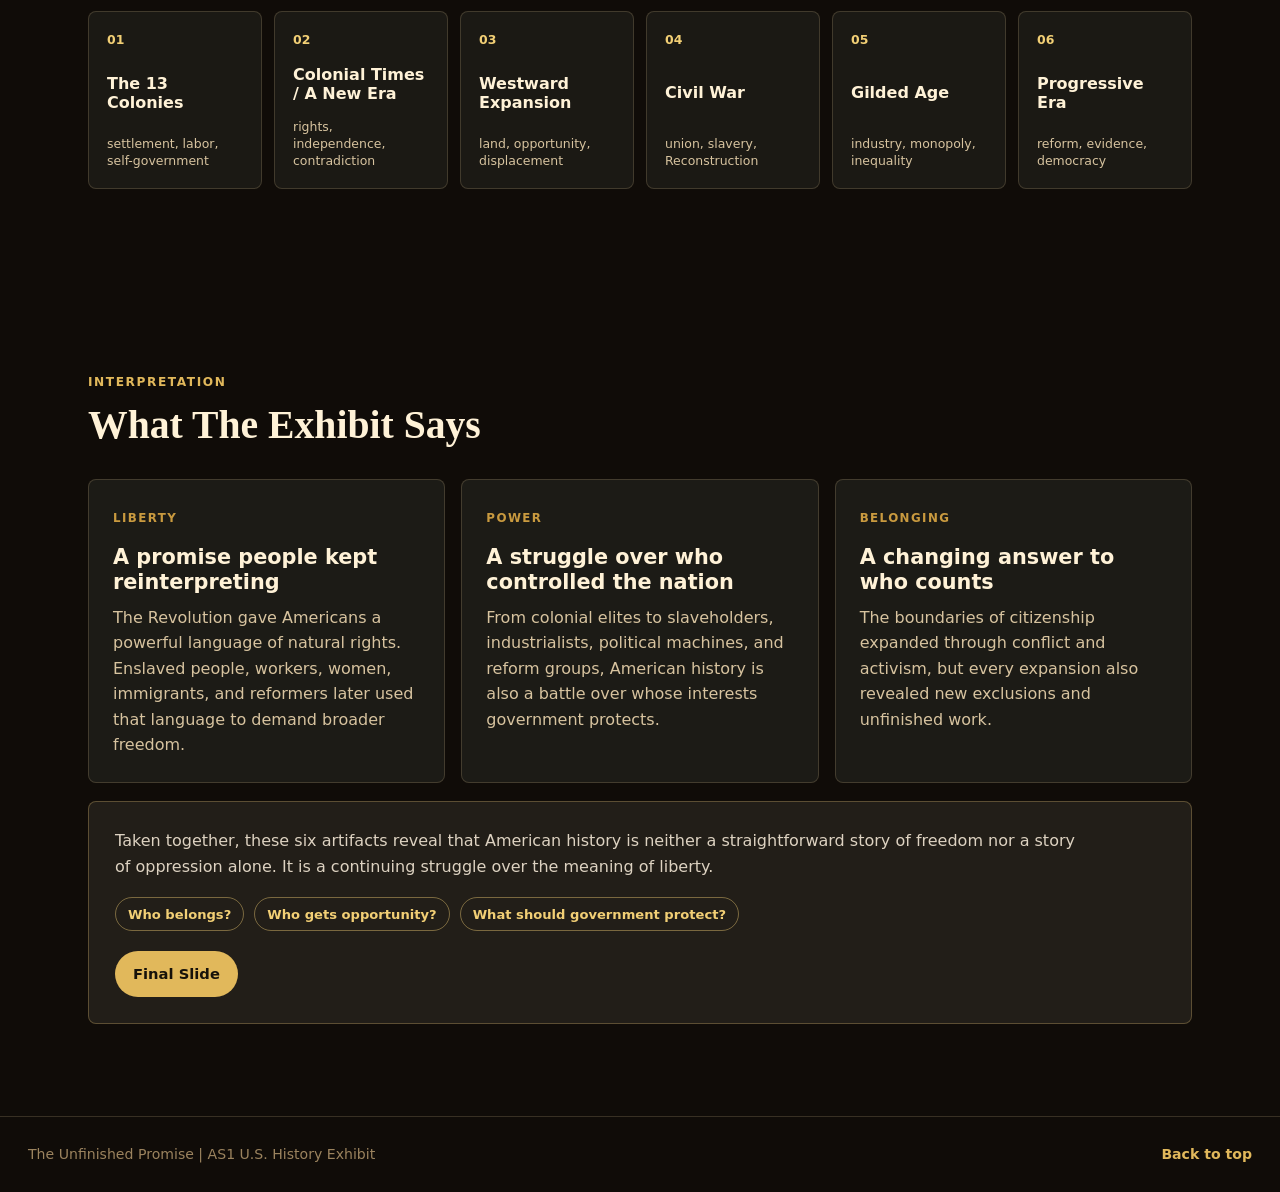
==== commit 649aa0fb: "Add conclusion slide" ====
--- a/index.html
+++ b/index.html
@@ -27,6 +27,7 @@
         <a data-page="civil-war" href="civil-war.html">Civil War</a>
         <a data-page="gilded-age" href="gilded-age.html">Gilded Age</a>
         <a data-page="progressive-era" href="progressive-era.html">Progressive Era</a>
+        <a data-page="conclusion" href="conclusion.html">Conclusion</a>
       </nav>
       <button class="present-toggle" type="button" aria-pressed="false">
         Present
@@ -168,6 +169,7 @@
             <span>Who gets opportunity?</span>
             <span>What should government protect?</span>
           </div>
+          <a class="button primary conclusion-link" href="conclusion.html">Final Slide</a>
         </div>
       </section>
     </main>
--- a/styles.css
+++ b/styles.css
@@ -1,18 +1,18 @@
 :root {
   color-scheme: dark;
-  --bg: #10100f;
-  --bg-soft: #171613;
-  --panel: #201f1a;
-  --panel-2: #29261f;
-  --ink: #f4efe4;
-  --muted: #bdb3a2;
-  --quiet: #81786a;
-  --line: rgba(244, 239, 228, 0.16);
-  --gold: #d7b46a;
-  --teal: #73c6a7;
-  --coral: #ee8d69;
-  --blue: #8aaee8;
-  --green: #9dbb70;
+  --bg: #100c08;
+  --bg-soft: #181109;
+  --panel: #23190e;
+  --panel-2: #302313;
+  --ink: #fff2d7;
+  --muted: #d7c39f;
+  --quiet: #9b835e;
+  --line: rgba(255, 222, 166, 0.17);
+  --gold: #e1b85b;
+  --teal: #f2cf75;
+  --coral: #b87532;
+  --blue: #f6d98b;
+  --green: #c99a3f;
   --shadow: rgba(0, 0, 0, 0.42);
   --max: 1160px;
   --header-height: 72px;
@@ -30,8 +30,8 @@
 body {
   margin: 0;
   background:
-    linear-gradient(180deg, rgba(16, 16, 15, 0.9), rgba(16, 16, 15, 1)),
-    radial-gradient(circle at top left, rgba(215, 180, 106, 0.11), transparent 34rem),
+    linear-gradient(180deg, rgba(16, 12, 8, 0.9), rgba(16, 12, 8, 1)),
+    radial-gradient(circle at top left, rgba(225, 184, 91, 0.14), transparent 34rem),
     var(--bg);
   color: var(--ink);
   font-family:
@@ -487,7 +487,7 @@
   gap: 5px;
   padding: 16px 18px;
   border-left: 4px solid var(--teal);
-  background: rgba(115, 198, 167, 0.1);
+  background: rgba(242, 207, 117, 0.12);
 }
 
 .artifact-line span {
@@ -701,6 +701,93 @@
   font-size: 1rem;
 }
 
+.conclusion-link {
+  justify-self: start;
+  margin-top: 2px;
+}
+
+.conclusion-main {
+  min-height: calc(100vh - var(--header-height));
+}
+
+.conclusion-slide {
+  width: min(100%, 1180px);
+  min-height: calc(100vh - var(--header-height));
+  display: grid;
+  align-content: center;
+  gap: 28px;
+  margin: 0 auto;
+  padding: 94px 28px 64px;
+}
+
+.conclusion-slide h1 {
+  max-width: 1040px;
+  margin: 0;
+  color: var(--ink);
+  font-family: Georgia, "Times New Roman", serif;
+  font-size: clamp(3rem, 6.5vw, 6.5rem);
+  line-height: 0.96;
+  letter-spacing: 0;
+}
+
+.conclusion-lede {
+  max-width: 920px;
+  margin: 0;
+  color: #e8decc;
+  font-size: clamp(1.25rem, 2.2vw, 1.75rem);
+  line-height: 1.45;
+}
+
+.conclusion-grid {
+  display: grid;
+  grid-template-columns: repeat(3, minmax(0, 1fr));
+  gap: 14px;
+}
+
+.conclusion-grid article {
+  min-height: 210px;
+  padding: 24px;
+  border: 1px solid rgba(225, 184, 91, 0.28);
+  border-radius: 8px;
+  background: rgba(35, 25, 14, 0.82);
+}
+
+.conclusion-grid span {
+  color: var(--teal);
+  font-size: 0.82rem;
+  font-weight: 900;
+  letter-spacing: 0.13em;
+  text-transform: uppercase;
+}
+
+.conclusion-grid p {
+  margin: 14px 0 0;
+  color: var(--muted);
+  font-size: 1.08rem;
+  line-height: 1.55;
+}
+
+.final-argument {
+  padding: 26px 30px;
+  border-left: 6px solid var(--gold);
+  background: rgba(225, 184, 91, 0.12);
+}
+
+.final-argument p {
+  max-width: 1020px;
+  margin: 0;
+  color: var(--ink);
+  font-family: Georgia, "Times New Roman", serif;
+  font-size: clamp(1.45rem, 2.8vw, 2.35rem);
+  line-height: 1.2;
+}
+
+.conclusion-questions span {
+  min-height: 42px;
+  padding: 0 16px;
+  font-size: 0.92rem;
+}
+
 .question-strip {
   display: flex;
   flex-wrap: wrap;
@@ -712,7 +799,7 @@
   align-items: center;
   min-height: 34px;
   padding: 0 12px;
-  border: 1px solid rgba(115, 198, 167, 0.36);
+  border: 1px solid rgba(242, 207, 117, 0.42);
   border-radius: 999px;
   color: var(--teal);
   font-size: 0.82rem;
@@ -783,6 +870,11 @@
   font-size: 1.32rem;
 }
 
+body.presentation-mode .conclusion-slide {
+  min-height: calc(100vh - var(--header-height));
+  padding-top: 54px;
+}
+
 @media (max-width: 1040px) {
   .site-header {
     grid-template-columns: 1fr auto;
@@ -880,6 +972,10 @@
     grid-template-columns: 1fr;
   }
 
+  .conclusion-grid {
+    grid-template-columns: 1fr;
+  }
+
   .path-grid {
     grid-template-columns: repeat(2, minmax(0, 1fr));
   }
@@ -909,6 +1005,18 @@
   .room-pager {
     flex-direction: column;
     padding: 0 18px 54px;
+  }
+
+  .conclusion-slide {
+    padding: 64px 18px 48px;
+  }
+
+  .conclusion-grid article {
+    min-height: auto;
+  }
+
+  .final-argument {
+    padding: 22px;
   }
 }
 
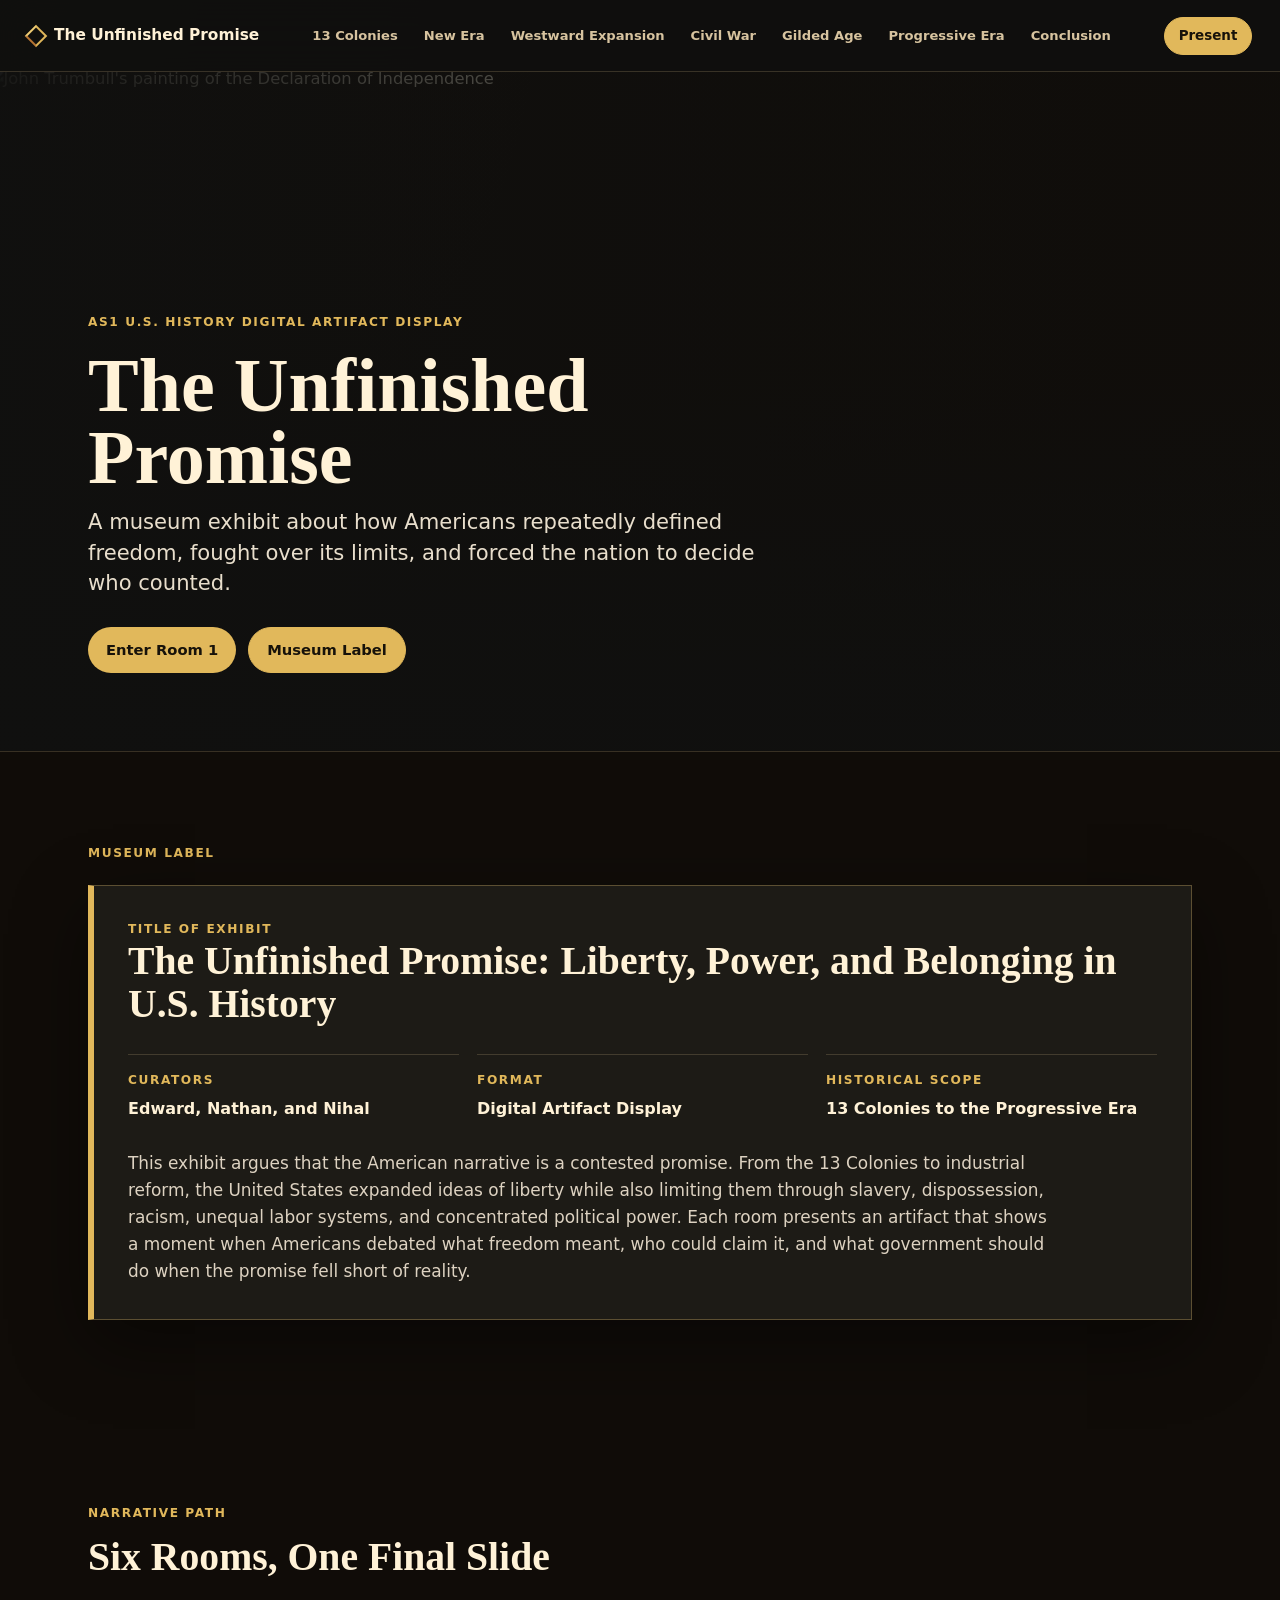
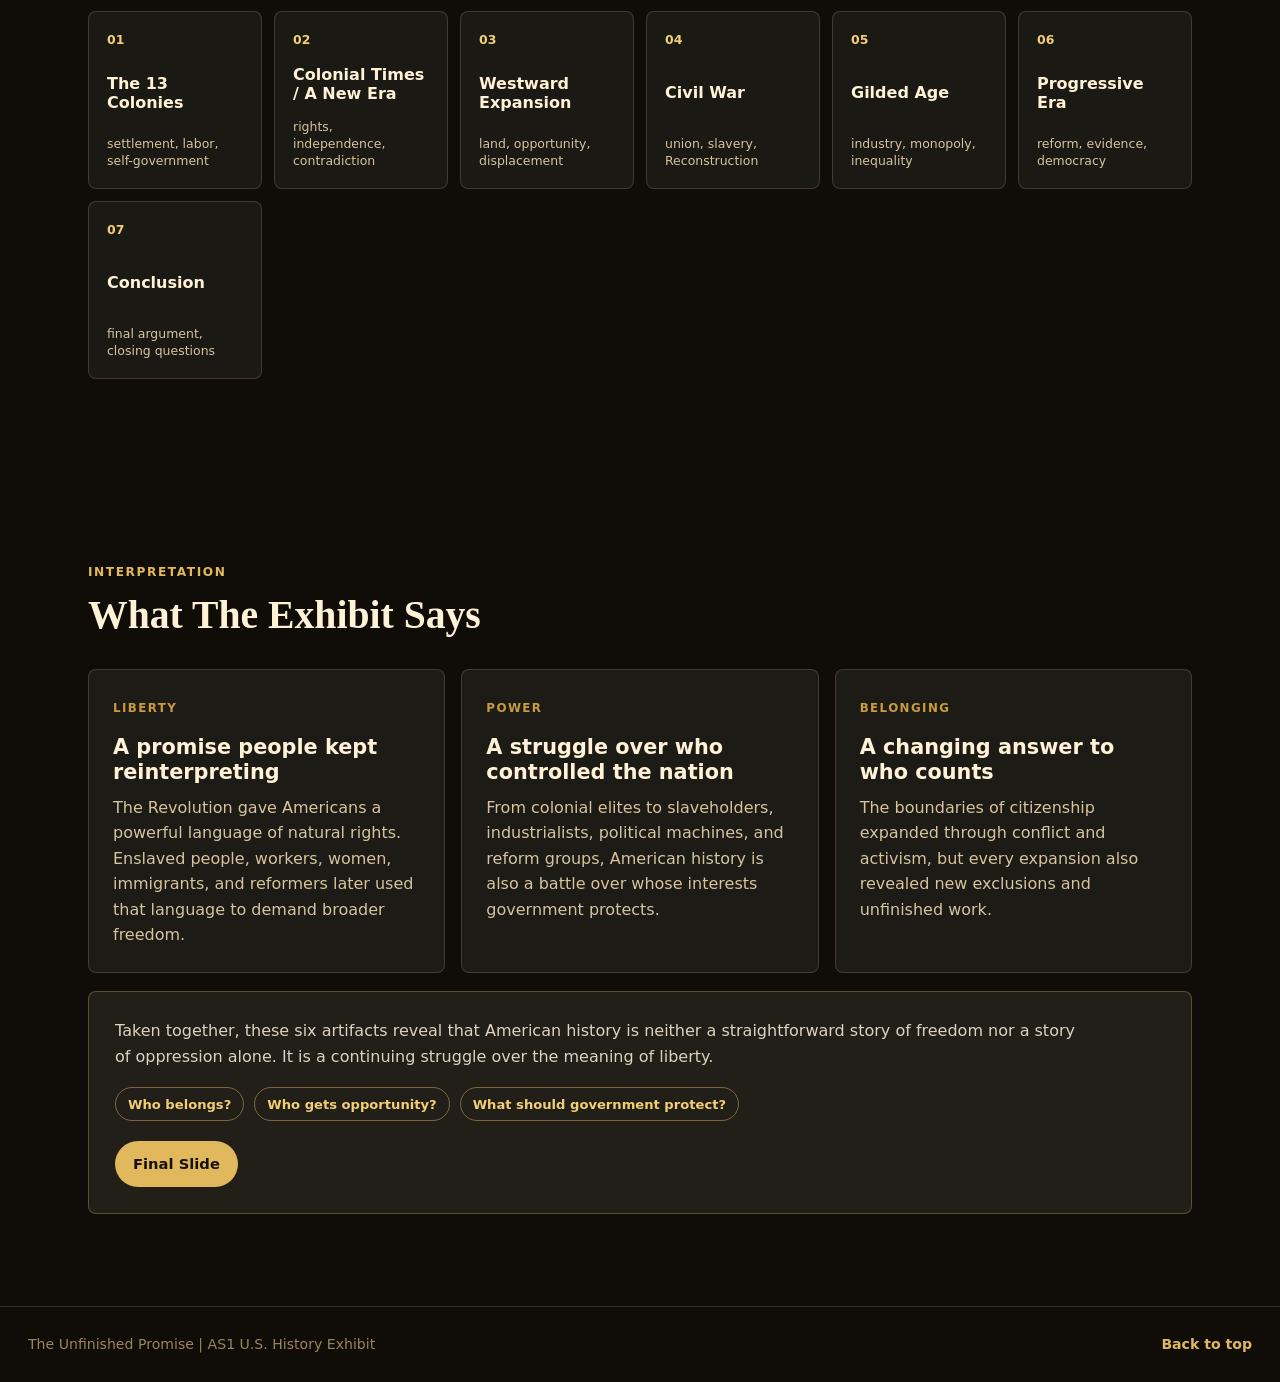
==== commit 43ce67e1: "Make conclusion easier to access" ====
--- a/index.html
+++ b/index.html
@@ -92,7 +92,7 @@
 
       <section class="overview-section" aria-labelledby="path-title">
         <div class="section-kicker">Narrative Path</div>
-        <h2 id="path-title" class="section-title reveal">Six Rooms, One Argument</h2>
+        <h2 id="path-title" class="section-title reveal">Six Rooms, One Final Slide</h2>
         <div class="path-grid">
           <a class="path-item reveal" href="colonies.html">
             <span>01</span>
@@ -123,6 +123,11 @@
             <span>06</span>
             <strong>Progressive Era</strong>
             <small>reform, evidence, democracy</small>
+          </a>
+          <a class="path-item reveal" href="conclusion.html">
+            <span>07</span>
+            <strong>Conclusion</strong>
+            <small>final argument, closing questions</small>
           </a>
         </div>
       </section>
--- a/styles.css
+++ b/styles.css
@@ -9,10 +9,10 @@
   --quiet: #9b835e;
   --line: rgba(255, 222, 166, 0.17);
   --gold: #e1b85b;
-  --teal: #f2cf75;
-  --coral: #b87532;
-  --blue: #f6d98b;
-  --green: #c99a3f;
+  --yellow: #f2cf75;
+  --bronze: #b87532;
+  --amber: #f6d98b;
+  --ochre: #c99a3f;
   --shadow: rgba(0, 0, 0, 0.42);
   --max: 1160px;
   --header-height: 72px;
@@ -67,7 +67,7 @@
   display: block;
   width: 0%;
   height: 100%;
-  background: linear-gradient(90deg, var(--gold), var(--teal), var(--coral));
+  background: linear-gradient(90deg, var(--gold), var(--yellow), var(--bronze));
   transition: width 120ms linear;
 }
 
@@ -101,8 +101,8 @@
   width: 16px;
   height: 16px;
   border: 2px solid var(--gold);
-  border-left-color: var(--teal);
-  border-bottom-color: var(--coral);
+  border-left-color: var(--yellow);
+  border-bottom-color: var(--bronze);
   transform: rotate(45deg);
 }
 
@@ -133,18 +133,18 @@
 
 .room-nav a:hover,
 .room-nav a.is-active {
-  color: var(--ink);
-  background: rgba(244, 239, 228, 0.1);
+  color: #17120a;
+  background: var(--gold);
   transform: translateY(-1px);
 }
 
 .present-toggle {
   min-width: 88px;
   height: 38px;
-  border: 1px solid rgba(215, 180, 106, 0.44);
+  border: 1px solid var(--gold);
   border-radius: 999px;
-  background: rgba(215, 180, 106, 0.12);
-  color: var(--gold);
+  background: var(--gold);
+  color: #17120a;
   font: inherit;
   font-size: 0.84rem;
   font-weight: 800;
@@ -157,8 +157,8 @@
 
 .present-toggle:hover,
 .present-toggle[aria-pressed="true"] {
-  border-color: var(--gold);
-  background: var(--gold);
+  border-color: var(--yellow);
+  background: var(--yellow);
   color: #17120a;
 }
 
@@ -258,9 +258,14 @@
 }
 
 .button.secondary {
-  border: 1px solid rgba(244, 239, 228, 0.32);
-  background: rgba(244, 239, 228, 0.08);
-  color: var(--ink);
+  border: 1px solid var(--gold);
+  background: var(--gold);
+  color: #17120a;
+}
+
+.button.primary:hover,
+.button.secondary:hover {
+  background: var(--yellow);
 }
 
 .label-section,
@@ -324,7 +329,7 @@
 
 .path-grid {
   display: grid;
-  grid-template-columns: repeat(6, minmax(0, 1fr));
+  grid-template-columns: repeat(auto-fit, minmax(150px, 1fr));
   gap: 12px;
   margin-top: 32px;
 }
@@ -352,7 +357,7 @@
 }
 
 .path-item span {
-  color: var(--teal);
+  color: var(--yellow);
   font-size: 0.78rem;
   font-weight: 900;
 }
@@ -464,7 +469,7 @@
 .detail-block h2,
 .detail-block h3 {
   margin: 0 0 8px;
-  color: var(--blue);
+  color: var(--amber);
   font-family:
     Inter, ui-sans-serif, system-ui, -apple-system, BlinkMacSystemFont, "Segoe UI",
     sans-serif;
@@ -486,12 +491,12 @@
   display: grid;
   gap: 5px;
   padding: 16px 18px;
-  border-left: 4px solid var(--teal);
+  border-left: 4px solid var(--gold);
   background: rgba(242, 207, 117, 0.12);
 }
 
 .artifact-line span {
-  color: var(--teal);
+  color: var(--yellow);
   font-size: 0.72rem;
   font-weight: 900;
   letter-spacing: 0.12em;
@@ -505,7 +510,7 @@
 
 .evidence-heading {
   margin: 0;
-  color: var(--coral);
+  color: var(--bronze);
   font-size: 0.74rem;
   font-weight: 900;
   letter-spacing: 0.12em;
@@ -534,7 +539,7 @@
   width: 8px;
   height: 8px;
   border-radius: 50%;
-  background: var(--coral);
+  background: var(--bronze);
 }
 
 .curator-note {
@@ -631,10 +636,10 @@
   justify-content: center;
   min-height: 46px;
   padding: 0 16px;
-  border: 1px solid rgba(215, 180, 106, 0.38);
+  border: 1px solid var(--gold);
   border-radius: 999px;
-  background: rgba(215, 180, 106, 0.1);
-  color: var(--gold);
+  background: var(--gold);
+  color: #17120a;
   font-size: 0.92rem;
   font-weight: 900;
   transition:
@@ -645,8 +650,8 @@
 
 .room-pager a:hover {
   transform: translateY(-2px);
-  border-color: var(--gold);
-  background: rgba(215, 180, 106, 0.18);
+  border-color: var(--yellow);
+  background: var(--yellow);
 }
 
 .theme-grid {
@@ -665,7 +670,7 @@
 }
 
 .theme-card span {
-  color: var(--green);
+  color: var(--ochre);
   font-size: 0.74rem;
   font-weight: 900;
   letter-spacing: 0.12em;
@@ -753,7 +758,7 @@
 }
 
 .conclusion-grid span {
-  color: var(--teal);
+  color: var(--yellow);
   font-size: 0.82rem;
   font-weight: 900;
   letter-spacing: 0.13em;
@@ -801,7 +806,7 @@
   padding: 0 12px;
   border: 1px solid rgba(242, 207, 117, 0.42);
   border-radius: 999px;
-  color: var(--teal);
+  color: var(--yellow);
   font-size: 0.82rem;
   font-weight: 900;
 }
@@ -842,12 +847,8 @@
   --header-height: 64px;
 }
 
-body.presentation-mode .room-nav {
-  display: none;
-}
-
 body.presentation-mode .site-header {
-  grid-template-columns: 1fr auto;
+  grid-template-columns: auto minmax(0, 1fr) auto;
 }
 
 body.presentation-mode .gallery-room {
